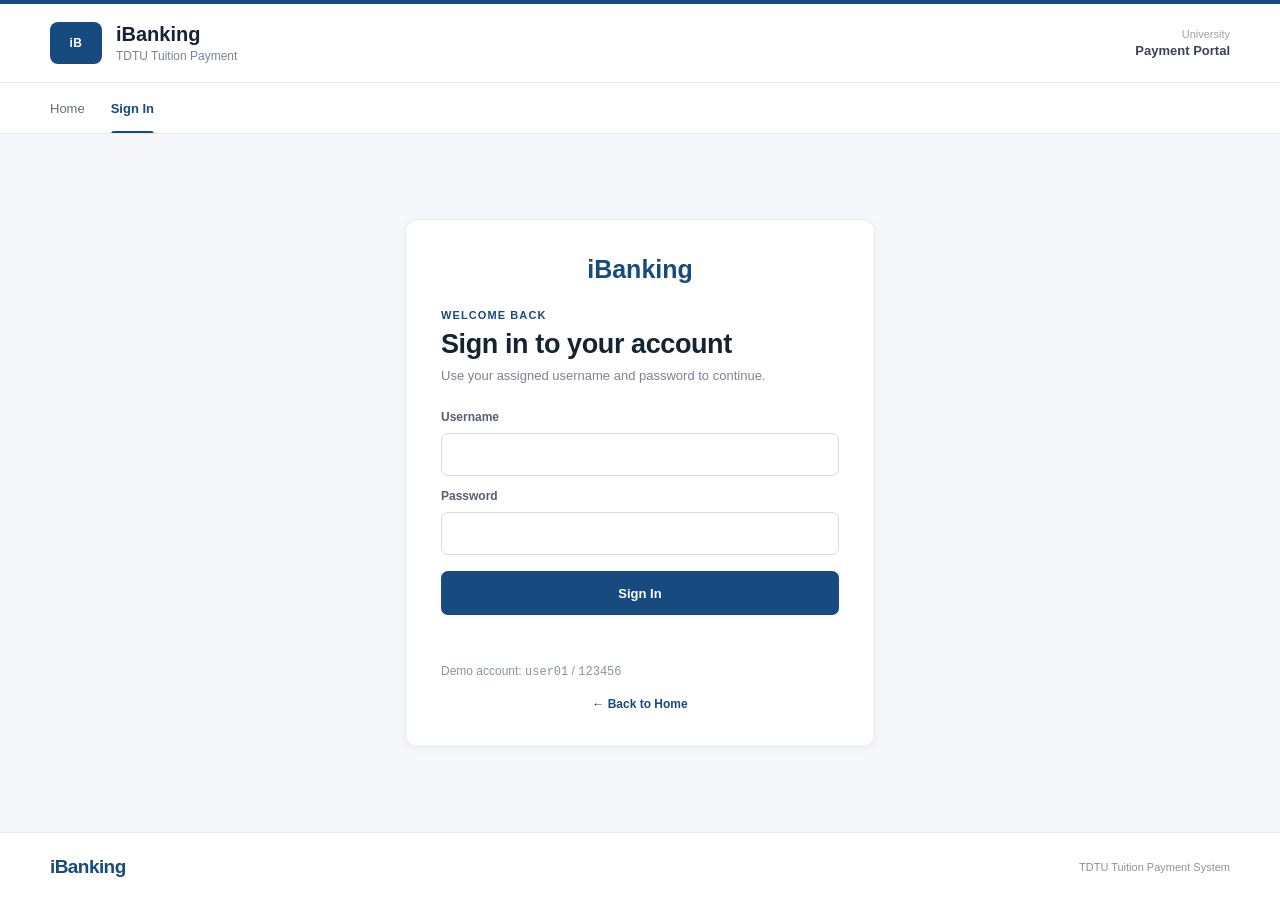
==== frontend/accounts.html @ 046297f2 "user service demo + tuition basic UI: not bakend tuition yet" ====
<!doctype html>
<html lang="en">
<head>
	<meta charset="utf-8">
	<meta name="viewport" content="width=device-width, initial-scale=1">
	<title>Accounts | iBanking</title>
	<link rel="stylesheet" href="css/style.css">
	<script src="js/auth.js" defer></script>
	<script src="js/accounts.js" defer></script>
</head>
<body class="auth-pending">
	<header class="top-header"><div class="header-content container"><a class="school" href="index.html"><span class="school-mark">TDTU</span><span class="school-name"><strong>iBanking</strong><small>Tuition Payment System</small></span></a><div class="portal-label"><span>University</span><strong>Payment Portal</strong></div></div></header>
		<nav class="navigation" aria-label="Main navigation"><div class="navigation-content container">
		<a class="public-home-link" href="index.html">Home</a> <a class="auth-link logged-in-only hidden" href="dashboard.html">Dashboard</a> <a class="auth-link logged-in-only hidden" href="tuition.html">Tuition</a> <a class="auth-link logged-in-only hidden active" href="accounts.html">Accounts</a> <a class="auth-link logged-in-only hidden" href="history.html">History</a> <a class="auth-link logged-in-only hidden" href="profile.html">Profile</a> <a class="auth-link logged-out-only" href="login.html">Login</a> <a class="auth-link logged-in-only hidden" href="login.html" data-logout>Logout</a>
	</div></nav>
	<main class="container page-content">
		<div class="page-heading"><p class="eyebrow">Payment accounts</p><h1>Accounts</h1><p class="muted">These simulated payment accounts and balances are stored in AccountDB. They are not real bank accounts.</p></div>
		<section id="account-list" class="account-list" aria-live="polite"><p class="muted">Loading accounts...</p></section>
		<p id="accounts-error" class="form-error" role="alert"></p>
	</main>
	<footer class="site-footer"><div class="container footer-inner"><a class="brand" href="index.html">iBanking</a><span>TDTU Tuition Payment System</span></div></footer>
</body>
</html>
---- frontend/css/style.css ----
:root {
	color-scheme: light;
	font-family: "Segoe UI", Arial, sans-serif;
	color: #202733;
	background: #f5f7fa;
	--primary: #174a7e;
	--primary-dark: #10385f;
	--primary-light: #edf5fc;
	--background: #f5f7fa;
	--surface: #ffffff;
	--border: #e5e9ef;
	--text: #202733;
	--muted: #7a8491;
	--success: #198754;
	--warning: #c27a14;
	--danger: #c23b3b;
}

* { box-sizing: border-box; }
html { scroll-behavior: smooth; }
body { margin: 0; min-width: 320px; min-height: 100vh; background: var(--background); color: var(--text); }
a { color: inherit; }
.container { width: calc(100% - 48px); max-width: 1180px; margin-inline: auto; }
.top-header { border-top: 4px solid var(--primary); border-bottom: 1px solid var(--border); background: var(--surface); }
.header-content { min-height: 78px; display: flex; align-items: center; justify-content: space-between; gap: 20px; }
.school { display: inline-flex; align-items: center; gap: 14px; color: inherit; text-decoration: none; }
.school-mark { width: 52px; height: 42px; display: grid; place-items: center; border-radius: 8px; background: var(--primary); color: #fff; font-size: 12px; font-weight: 750; letter-spacing: .4px; }
.school-name strong, .school-name small { display: block; }
.school-name strong { color: #172333; font-size: 20px; font-weight: 650; }
.school-name small { margin-top: 3px; color: var(--muted); font-size: 12px; }
.portal-label { display: flex; flex-direction: column; gap: 3px; text-align: right; }
.portal-label span { color: #9aa2ad; font-size: 11px; }
.portal-label strong { color: #394351; font-size: 13px; font-weight: 600; }
.navigation { border-bottom: 1px solid var(--border); background: var(--surface); }
.navigation-content { min-height: 50px; display: flex; align-items: stretch; gap: 26px; overflow-x: auto; }
.navigation a { position: relative; flex: 0 0 auto; display: flex; align-items: center; color: #626d7a; font-size: 13px; font-weight: 500; text-decoration: none; white-space: nowrap; }
.navigation a:hover { color: var(--primary); }
.navigation a.active { color: var(--primary); font-weight: 650; }
.navigation a.active::after { position: absolute; right: 0; bottom: -1px; left: 0; height: 3px; border-radius: 3px 3px 0 0; background: var(--primary); content: ""; }
.button { display: inline-flex; min-height: 44px; align-items: center; justify-content: center; gap: 10px; padding: 0 19px; border: 0; border-radius: 7px; background: var(--primary); color: white; font: inherit; font-size: 13px; font-weight: 650; text-decoration: none; cursor: pointer; transition: background .15s ease; }
.button:hover:not(:disabled) { background: var(--primary-dark); }
.button:disabled { background: #d2d7dd; color: white; cursor: not-allowed; }
main.container { max-width: 1000px; }
h1, h2, h3, p { margin-top: 0; }
h1, h2, h3 { color: #172333; }
h1 { margin-bottom: 12px; font-size: clamp(29px, 4vw, 40px); font-weight: 650; letter-spacing: -.4px; }
h2 { margin-bottom: 0; font-size: 25px; font-weight: 650; letter-spacing: -.3px; }
h3 { margin-bottom: 9px; font-size: 16px; font-weight: 650; }
.muted { color: #7a8491; }
.page-content { min-height: calc(100vh - 202px); padding-top: 29px; padding-bottom: 70px; }
.page-heading { margin-bottom: 25px; }
.page-heading h1 { margin-bottom: 7px; }
.page-heading p { margin-bottom: 0; color: var(--muted); font-size: 13px; line-height: 1.55; }
.breadcrumb { margin-bottom: 16px; color: #929ba7; font-size: 12px; }
.breadcrumb span { margin: 0 7px; color: #bdc3ca; }
.card { border: 1px solid var(--border); border-radius: 12px; background: var(--surface); box-shadow: 0 2px 8px #1f2d3d09; }
.eyebrow { margin-bottom: 8px; color: var(--primary); font-size: 11px; font-weight: 750; letter-spacing: .1em; text-transform: uppercase; }
.hero { min-height: calc(100vh - 200px); display: grid; grid-template-columns: 1fr 1.05fr; align-items: center; gap: 48px; padding-block: 42px; }
.hero-copy { max-width: 550px; }
.hero h1 { margin-bottom: 16px; font-size: clamp(38px, 5vw, 60px); line-height: 1.08; }
.hero h1 span { color: var(--primary); }
.lead { max-width: 440px; margin-bottom: 25px; color: #6b7581; font-size: 17px; line-height: 1.7; }
.small-note { margin: 12px 0 0; color: #89929d; font-size: 12px; }
.status-pill { display: inline-block; padding: 5px 8px; border-radius: 20px; background: #f0f3f7; color: #66788c; font-size: 10px; font-weight: 700; }
.hero-image-wrap { min-width: 0; }
.hero-image { display: block; width: 100%; height: auto; max-height: 470px; object-fit: contain; border-radius: 12px; box-shadow: 0 16px 42px #174a7e16; }
.site-footer { border-top: 1px solid var(--border); background: white; }
.footer-inner { min-height: 68px; display: flex; align-items: center; justify-content: space-between; gap: 15px; color: #89929d; font-size: 11px; }
.brand { color: var(--primary); font-size: 19px; font-weight: 750; letter-spacing: -.03em; text-decoration: none; }
.signin-page { min-height: calc(100vh - 202px); display: grid; place-items: center; padding-block: 35px; }
.signin-card { width: min(100%, 470px); padding: 35px; }
.signin-brand { margin-bottom: 25px; color: var(--primary); font-size: 25px; font-weight: 750; text-align: center; }
.signin-card h1 { margin-bottom: 8px; font-size: 27px; }
.signin-card > .muted { margin-bottom: 0; font-size: 13px; }
.back-home { display: block; margin-top: 18px; color: var(--primary); font-size: 12px; font-weight: 650; text-align: center; text-decoration: none; }
.back-home:hover { text-decoration: underline; }
.form-stack { display: grid; gap: 9px; margin-top: 23px; }
.form-stack label { margin-top: 4px; color: #53606e; font-size: 12px; font-weight: 600; }
.form-stack input { width: 100%; height: 43px; padding: 0 13px; border: 1px solid #d5dbe3; border-radius: 7px; background: white; color: var(--text); font: inherit; font-size: 13px; }
.form-stack input:focus { outline: none; border-color: #6692bc; box-shadow: 0 0 0 3px #174a7e14; }
.form-stack .button { width: 100%; margin-top: 7px; }
.form-error { min-height: 20px; margin: 8px 0 0; color: var(--danger); font-size: 12px; }
.quick-grid { display: grid; grid-template-columns: repeat(2, 1fr); gap: 15px; }
.dashboard-summary { display: flex; align-items: center; justify-content: space-between; gap: 20px; margin-bottom: 18px; padding: 20px 23px; }
.dashboard-summary .eyebrow { margin: 0 0 7px; }
.dashboard-summary h2 { font-size: 19px; }
.dashboard-summary > div:nth-child(2) strong { display: block; color: var(--primary); font-size: 21px; }
.quick-card { min-height: 105px; display: flex; align-items: center; gap: 14px; padding: 18px; text-decoration: none; }
a.quick-card:hover { border-color: #b8c9da; transform: translateY(-1px); }
.quick-icon { display: grid; flex: 0 0 40px; height: 40px; place-items: center; border-radius: 8px; background: var(--primary-light); color: var(--primary); font-weight: 750; }
.quick-card strong, .quick-card small { display: block; }
.quick-card strong { margin-bottom: 5px; font-size: 13px; }
.quick-card small { color: #74808d; font-size: 11px; line-height: 1.5; }
.arrow { margin-left: auto; color: var(--primary); }
.quick-card .status-pill { margin-left: auto; white-space: nowrap; }
.profile-details { display: block; overflow: hidden; }
.profile-identity { padding: 24px; border-bottom: 1px solid var(--border); background: linear-gradient(110deg, #fff, #f4f8fc); }
.profile-identity h2 { margin-bottom: 5px; font-size: 22px; }
.profile-identity p { margin: 0; color: var(--muted); font-size: 13px; }
.profile-information { display: grid; grid-template-columns: repeat(2, minmax(0, 1fr)); gap: 1px; background: var(--border); }
.detail-item { min-height: 84px; padding: 18px; background: white; }
.detail-item span { display: block; }
.detail-label { margin-bottom: 6px; color: #718198; font-size: 10px; font-weight: 650; letter-spacing: .04em; text-transform: uppercase; }
.detail-value { color: #303b48; font-size: 14px; font-weight: 600; overflow-wrap: anywhere; }
.account-list { display: grid; grid-template-columns: repeat(auto-fit, minmax(270px, 1fr)); gap: 15px; }
.account-card { padding: 20px; }
.account-card-top { display: flex; align-items: center; justify-content: space-between; gap: 11px; margin-bottom: 20px; }
.account-number { font-size: 17px; font-weight: 700; letter-spacing: .02em; }
.account-badge { padding: 5px 8px; border-radius: 20px; background: #eaf7ef; color: var(--success); font-size: 10px; font-weight: 700; text-transform: uppercase; }
.account-badge.inactive { background: #fff5e5; color: var(--warning); }
.account-balance { margin-bottom: 18px; color: #202733; font-size: 25px; font-weight: 700; letter-spacing: -.02em; }
.account-meta { display: flex; justify-content: space-between; gap: 12px; padding-top: 13px; border-top: 1px solid #edf0f3; color: #708198; font-size: 11px; }
.account-meta strong { color: #344c68; }
.empty-state { padding: 20px; color: #708198; }
.history-panel { overflow: hidden; }
.history-message { margin: 0; padding: 22px; color: #657487; font-size: 13px; line-height: 1.6; }
.history-table-wrap { width: 100%; overflow-x: auto; }
.history-table-wrap table { width: 100%; border-collapse: collapse; text-align: left; }
.history-table-wrap th, .history-table-wrap td { padding: 14px 16px; border-bottom: 1px solid var(--border); font-size: 12px; white-space: nowrap; }
.history-table-wrap th { background: #f8fafc; color: #718198; font-size: 10px; letter-spacing: .04em; text-transform: uppercase; }
.history-table-wrap tr:last-child td { border-bottom: 0; }
.auth-pending main { visibility: hidden; }
.hidden { display: none !important; }

/* Tuition page components use the same portal palette and card system. */
.tuition-page { max-width: 1000px; }
.tuition-page .page-heading h1 { font-size: 27px; }
.tuition-section { margin-bottom: 18px; padding: 24px 27px; }
.tuition-section-heading { display: flex; align-items: center; gap: 13px; margin-bottom: 21px; }
.tuition-section-heading h2 { margin: 0 0 4px; color: #263241; font-size: 16px; }
.tuition-section-heading p { margin: 0; color: #949da8; font-size: 11px; }
.step-number { width: 31px; height: 31px; flex: 0 0 31px; display: grid; place-items: center; border-radius: 8px; background: var(--primary-light); color: var(--primary); font-size: 13px; font-weight: 700; }
.tuition-detail-grid { display: grid; grid-template-columns: repeat(2, minmax(0, 1fr)); gap: 1px; overflow: hidden; border: 1px solid var(--border); border-radius: 9px; background: var(--border); }
.tuition-detail { min-height: 72px; padding: 15px; background: white; }
.tuition-detail > span:first-child, .payment-summary span { display: block; margin-bottom: 6px; color: #9099a5; font-size: 10px; }
.tuition-detail strong { color: #303b48; font-size: 13px; font-weight: 600; overflow-wrap: anywhere; }
.tuition-detail .tuition-amount, .payment-summary .tuition-amount { color: var(--primary); font-size: 16px; font-weight: 700; }
.payer-choice-group { display: grid; grid-template-columns: repeat(2, minmax(0, 1fr)); gap: 10px; margin-bottom: 17px; }
.payer-choice { display: flex; gap: 10px; align-items: flex-start; padding: 13px; border: 1px solid var(--border); border-radius: 8px; background: #fff; cursor: pointer; }
.payer-choice:has(input:checked) { border-color: #91abc6; background: var(--primary-light); }
.payer-choice input { flex: 0 0 auto; margin-top: 2px; accent-color: var(--primary); }
.payer-choice strong, .payer-choice small { display: block; }
.payer-choice strong { margin-bottom: 4px; color: #303b48; font-size: 12px; }
.payer-choice small { color: #7a8491; font-size: 10px; line-height: 1.45; }
.student-search-form { max-width: 650px; }
.student-search-form > label { display: block; margin-bottom: 7px; color: #53606e; font-size: 12px; font-weight: 600; }
.search-control { display: flex; gap: 9px; }
.search-control input { flex: 1; min-width: 0; height: 44px; padding: 0 13px; border: 1px solid #d5dbe3; border-radius: 7px; background: #fff; color: var(--text); font: inherit; font-size: 13px; }
.search-control input:focus { outline: none; border-color: #6692bc; box-shadow: 0 0 0 3px #174a7e14; }
.search-control .button { min-width: 100px; }
.search-control .button:disabled { opacity: .6; cursor: wait; }
.tuition-inline-message { min-height: 18px; margin: 10px 0 0; color: var(--danger); font-size: 11px; line-height: 1.5; }
.tuition-result { margin-top: 16px; overflow: hidden; border: 1px solid var(--border); border-radius: 9px; }
.tuition-result h3 { margin: 0; padding: 12px 15px; border-bottom: 1px solid var(--border); background: #f8fafc; color: #586574; font-size: 12px; }
.tuition-status { width: fit-content; display: inline-block; padding: 5px 9px; border-radius: 20px; background: #fff5e5; color: var(--warning) !important; font-size: 10px !important; font-weight: 700; }
.tuition-status.paid { background: #eaf7ef; color: var(--success) !important; }
.tuition-status.unknown { background: #f0f3f7; color: #66788c !important; }
.tuition-message { margin-bottom: 15px; padding: 11px 13px; border: 1px solid transparent; border-radius: 7px; font-size: 11px; line-height: 1.5; }
.warning-message { border-color: #ebe1b7; background: #fffbea; color: #79651d; }
.error-message { border-color: #f0d2d2; background: #fff5f5; color: #ad3939; }
.success-message { margin: 13px 0 0; border-color: #cce7d7; background: #eaf7ef; color: var(--success); }
.account-options { display: grid; gap: 9px; }
.account-option { display: grid; grid-template-columns: auto minmax(130px, 1.2fr) minmax(120px, 1fr) minmax(90px, .7fr) auto; align-items: center; gap: 11px; padding: 12px 13px; border: 1px solid var(--border); border-radius: 8px; background: white; cursor: pointer; }
.account-option:has(input:checked) { border-color: #91abc6; background: var(--primary-light); }
.account-option:has(input:disabled) { opacity: .58; cursor: not-allowed; }
.account-option input { accent-color: var(--primary); }
.account-option span { display: block; }
.account-option .option-label { margin-bottom: 4px; color: #9099a5; font-size: 9px; font-weight: 650; text-transform: uppercase; }
.account-option strong { color: #303b48; font-size: 11px; overflow-wrap: anywhere; }
.account-option .default-label { color: var(--primary); font-size: 9px; font-weight: 700; }
.payment-summary { display: grid; grid-template-columns: 1fr 1fr; gap: 12px; margin-top: 16px; padding: 15px; border: 1px solid var(--border); border-radius: 8px; background: #f8fafc; }
.payment-summary strong { color: #303b48; font-size: 15px; }
.confirmation-check { display: flex; gap: 9px; align-items: flex-start; margin: 15px 0 12px; color: #626d79; font-size: 11px; line-height: 1.5; cursor: pointer; }
.confirmation-check input { flex: 0 0 auto; margin-top: 2px; accent-color: var(--primary); }
.tuition-note { margin: 9px 0 0; color: #89929d; font-size: 10px; line-height: 1.5; }
.tuition-page .hidden { display: none !important; }

@media (max-width: 850px) {
	.hero { gap: 25px; }
}
@media (max-width: 700px) {
	.container { width: calc(100% - 30px); }
	.navigation-content { gap: 20px; }
	.hero { grid-template-columns: 1fr; padding-block: 40px 26px; }
	.hero { min-height: 0; gap: 8px; padding-block: 40px 30px; }
	.tuition-section { padding: 21px 19px; }
	.account-option { grid-template-columns: auto 1fr 1fr; }
	.account-option .option-status, .account-option .default-label { grid-column: 2 / -1; }
}
@media (max-width: 500px) {
	.portal-label { display: none; }
	.quick-grid, .tuition-detail-grid, .payer-choice-group, .payment-summary { grid-template-columns: 1fr; }
	.search-control { align-items: stretch; flex-direction: column; }
	.account-option { grid-template-columns: auto 1fr; }
	.account-option > span:not(.default-label) { grid-column: 2; }
	.account-option .default-label { grid-column: 2; }
	.signin-card { padding: 27px 22px; }
	.quick-card { padding: 15px; }
	.dashboard-summary { align-items: flex-start; flex-direction: column; padding: 18px; }
	.profile-information { grid-template-columns: 1fr; }
}

/* Public landing page */
.landing-page { --landing-ink: #172d43; --landing-muted: #64758a; }
.landing-header { position: relative; z-index: 2; border-bottom: 1px solid #e7edf3; background: #fff; box-shadow: 0 3px 14px #17324d08; }
.landing-header-inner { min-height: 78px; display: flex; align-items: center; justify-content: space-between; gap: 24px; }
.landing-brand { display: inline-flex; flex: 0 0 auto; align-items: center; gap: 11px; color: inherit; text-decoration: none; }
.landing-brand-mark { width: 40px; height: 40px; display: grid; place-items: center; border-radius: 11px; background: var(--primary); color: #fff; font-size: 12px; font-weight: 750; letter-spacing: -.04em; }
.landing-brand strong, .landing-brand small { display: block; }
.landing-brand strong { color: var(--landing-ink); font-size: 18px; font-weight: 700; letter-spacing: -.025em; }
.landing-brand small { margin-top: 3px; color: #78889b; font-size: 10px; }
.landing-nav { display: flex; align-items: center; justify-content: flex-end; gap: 27px; }
.landing-nav > a:not(.landing-signin) { position: relative; display: inline-flex; min-height: 42px; align-items: center; color: #5e7084; font-size: 12px; font-weight: 600; text-decoration: none; }
.landing-nav > a:not(.landing-signin):hover, .landing-nav > a:not(.landing-signin).active { color: var(--primary); }
.landing-nav > a:focus-visible, .landing-actions a:focus-visible, .landing-footer a:focus-visible { outline: 3px solid #86acd0; outline-offset: 3px; }
.landing-signin { min-height: 40px; display: inline-flex; align-items: center; justify-content: center; padding: 0 19px; border: 1px solid var(--primary); border-radius: 8px; background: var(--primary); color: #fff; font-size: 12px; font-weight: 700; text-decoration: none; transition: background-color .15s ease, border-color .15s ease; }
.landing-signin:hover { border-color: var(--primary-dark); background: var(--primary-dark); }
.landing-hero { min-height: 600px; display: grid; grid-template-columns: minmax(0, .92fr) minmax(0, 1.08fr); align-items: center; gap: clamp(34px, 5vw, 72px); padding-block: 55px 68px; }
.landing-hero-copy { max-width: 560px; }
.landing-kicker { display: flex; align-items: center; gap: 9px; margin: 0 0 17px; color: var(--primary); font-size: 10px; font-weight: 750; letter-spacing: .13em; text-transform: uppercase; }
.landing-kicker > span { width: 7px; height: 7px; border-radius: 50%; background: #4c8b73; box-shadow: 0 0 0 4px #4c8b7317; }
.landing-hero h1 { margin: 0 0 19px; color: var(--landing-ink); font-size: clamp(42px, 5.3vw, 68px); font-weight: 700; letter-spacing: -.055em; line-height: 1.05; }
.landing-hero h1 span { color: var(--primary); }
.landing-lead { max-width: 460px; margin: 0; color: var(--landing-muted); font-size: 16px; line-height: 1.75; }
.landing-actions { display: flex; flex-wrap: wrap; align-items: center; gap: 21px; margin-top: 29px; }
.landing-primary-cta { min-height: 48px; padding-inline: 21px; border-radius: 8px; }
.landing-secondary-cta { color: #51677e; font-size: 12px; font-weight: 650; text-decoration: none; }
.landing-secondary-cta:hover { color: var(--primary); text-decoration: underline; text-underline-offset: 4px; }
.landing-caption { margin: 28px 0 0; color: #66798d; font-size: 11px; line-height: 1.6; }
.landing-hero-art { position: relative; min-width: 0; padding: 10px 5px 15px 10px; }
.landing-art-glow { position: absolute; top: 4%; right: 2%; width: 76%; aspect-ratio: 1; border-radius: 50%; background: radial-gradient(circle, #dfeaf4 0%, #eaf1f7 48%, #f5f7fa00 72%); }
.landing-art-frame { position: relative; overflow: hidden; border: 1px solid #e2eaf1; border-radius: 18px; background: linear-gradient(145deg, #fff 8%, #f3f7fb 100%); box-shadow: 0 20px 54px #193c5b15, 0 2px 8px #193c5b08; }
.landing-art-frame::before { position: absolute; top: 15px; left: 16px; z-index: 1; width: 7px; height: 7px; border-radius: 50%; background: #6d9a86; box-shadow: 13px 0 #d6e0e9, 26px 0 #d6e0e9; content: ""; }
.landing-art-frame img { position: relative; display: block; width: 100%; height: auto; aspect-ratio: 1.79; object-fit: cover; }
.landing-art-label { position: absolute; right: -5px; bottom: 0; display: flex; align-items: center; gap: 11px; min-width: 190px; padding: 13px 16px; border: 1px solid #e2eaf1; border-radius: 11px; background: #fff; box-shadow: 0 10px 28px #193c5b17; }
.landing-art-dot { width: 9px; height: 9px; flex: 0 0 9px; border-radius: 50%; background: #4b8a71; box-shadow: 0 0 0 4px #4b8a7119; }
.landing-art-label strong, .landing-art-label small { display: block; }
.landing-art-label strong { color: var(--landing-ink); font-size: 11px; }
.landing-art-label small { margin-top: 3px; color: #65778a; font-size: 10px; }
.landing-features { padding-block: 76px 82px; border-top: 1px solid #e8edf2; border-bottom: 1px solid #e8edf2; background: #fff; }
.landing-section-heading { max-width: 640px; margin-bottom: 30px; }
.landing-section-heading .landing-kicker { margin-bottom: 11px; }
.landing-section-heading h2, .landing-trust h2 { margin: 0; color: var(--landing-ink); font-size: clamp(26px, 3vw, 36px); font-weight: 680; letter-spacing: -.035em; line-height: 1.2; }
.landing-section-heading > p:last-child { margin: 10px 0 0; color: var(--landing-muted); font-size: 13px; line-height: 1.65; }
.landing-feature-grid { display: grid; grid-template-columns: repeat(3, minmax(0, 1fr)); gap: 17px; }
.landing-feature-card { position: relative; min-height: 190px; padding: 22px 22px 24px; border: 1px solid #e5ebf1; border-radius: 13px; background: #fff; box-shadow: 0 3px 12px #183a5707; transition: border-color .15s ease, box-shadow .15s ease, transform .15s ease; }
.landing-feature-card:hover { transform: translateY(-2px); border-color: #cbd9e6; box-shadow: 0 9px 22px #183a570d; }
.landing-feature-index { width: 34px; height: 34px; display: grid; place-items: center; margin-bottom: 22px; border-radius: 9px; background: #edf3f8; color: var(--primary); font-size: 10px; font-weight: 750; }
.landing-feature-card h3 { margin: 0 0 8px; color: var(--landing-ink); font-size: 15px; font-weight: 680; }
.landing-feature-card p { max-width: 290px; margin: 0; color: var(--landing-muted); font-size: 12px; line-height: 1.65; }
.landing-feature-planned { padding-top: 22px; }
.landing-feature-planned .landing-feature-index { margin-bottom: 22px; }
.landing-planned-badge { position: absolute; top: 24px; right: 19px; padding: 5px 8px; border-radius: 20px; background: #fff5e5; color: #8d621a; font-size: 9px; font-weight: 700; }
.landing-process { padding-block: 78px 83px; }
.landing-steps { position: relative; display: grid; grid-template-columns: repeat(4, minmax(0, 1fr)); gap: 22px; margin: 35px 0 0; padding: 0; list-style: none; }
.landing-steps::before { position: absolute; top: 20px; right: 9%; left: 9%; height: 1px; background: #dce5ed; content: ""; }
.landing-steps li { position: relative; min-width: 0; }
.landing-step-number { width: 41px; height: 41px; display: grid; place-items: center; margin-bottom: 17px; border: 1px solid #dce5ed; border-radius: 50%; background: #fff; color: var(--primary); font-size: 12px; font-weight: 750; }
.landing-steps h3 { margin: 0 0 6px; color: var(--landing-ink); font-size: 14px; font-weight: 680; }
.landing-steps p { max-width: 210px; margin: 0; color: var(--landing-muted); font-size: 11px; line-height: 1.65; }
.landing-steps small { display: inline-block; margin-top: 8px; color: #8d621a; font-size: 9px; font-weight: 700; text-transform: uppercase; }
.landing-trust { padding-block: 37px; border-top: 1px solid #e6edf3; background: #edf3f8; }
.landing-trust-inner { display: grid; grid-template-columns: 1fr .8fr; align-items: center; gap: 45px; }
.landing-trust .landing-kicker { margin-bottom: 10px; }
.landing-trust h2 { max-width: 570px; font-size: 23px; }
.landing-trust-inner > p { margin: 0; color: #5e7084; font-size: 12px; line-height: 1.75; }
.landing-footer { border-top: 1px solid #e3eaf0; background: #fff; }
.landing-footer-inner { min-height: 70px; display: flex; align-items: center; justify-content: space-between; gap: 16px; color: #63758a; font-size: 10px; }
.landing-footer-brand { color: var(--primary); font-size: 15px; font-weight: 750; letter-spacing: -.02em; text-decoration: none; }

@media (max-width: 900px) {
	.landing-hero { min-height: 540px; gap: 32px; }
	.landing-hero h1 { font-size: clamp(40px, 5.5vw, 55px); }
	.landing-feature-grid { gap: 12px; }
	.landing-feature-card { padding-inline: 18px; }
}
@media (max-width: 700px) {
	.landing-header-inner { min-height: 70px; gap: 12px; }
	.landing-nav { gap: 14px; }
	.landing-nav > a:not(.landing-signin) { font-size: 11px; }
	.landing-signin { min-height: 38px; padding-inline: 14px; }
	.landing-hero { min-height: 0; grid-template-columns: 1fr; gap: 24px; padding-block: 54px 54px; }
	.landing-hero-copy { max-width: 580px; }
	.landing-hero h1 { font-size: clamp(42px, 9vw, 57px); }
	.landing-lead { max-width: 540px; font-size: 15px; }
	.landing-hero-art { width: 100%; max-width: 620px; margin-inline: auto; padding: 6px 7px 17px; }
	.landing-art-label { right: 0; }
	.landing-features { padding-block: 58px; }
	.landing-feature-grid { grid-template-columns: 1fr; }
	.landing-feature-card { min-height: 0; padding: 19px; }
	.landing-feature-index { margin-bottom: 15px; }
	.landing-feature-planned .landing-feature-index { margin-bottom: 15px; }
	.landing-process { padding-block: 58px; }
	.landing-steps { grid-template-columns: 1fr; gap: 21px; margin-top: 27px; }
	.landing-steps::before { top: 20px; bottom: 22px; left: 20px; width: 1px; height: auto; }
	.landing-steps li { display: grid; grid-template-columns: 41px minmax(0, 1fr); column-gap: 14px; align-items: start; }
	.landing-step-number { grid-row: span 2; margin: 0; }
	.landing-steps li > div { padding-top: 2px; }
	.landing-steps p { max-width: none; }
	.landing-trust-inner { grid-template-columns: 1fr; gap: 17px; }
}
@media (max-width: 430px) {
	.landing-header-inner { width: calc(100% - 28px); }
	.landing-brand { gap: 8px; }
	.landing-brand-mark { width: 36px; height: 36px; }
	.landing-brand strong { font-size: 16px; }
	.landing-brand small { font-size: 9px; }
	.landing-nav { gap: 11px; }
	.landing-hero { width: calc(100% - 34px); padding-top: 42px; }
	.landing-kicker { font-size: 9px; }
	.landing-actions { gap: 17px; }
	.landing-art-label { right: 2px; bottom: 2px; min-width: 170px; padding: 11px 13px; }
	.landing-footer-inner { align-items: flex-start; flex-direction: column; justify-content: center; padding-block: 15px; }
}
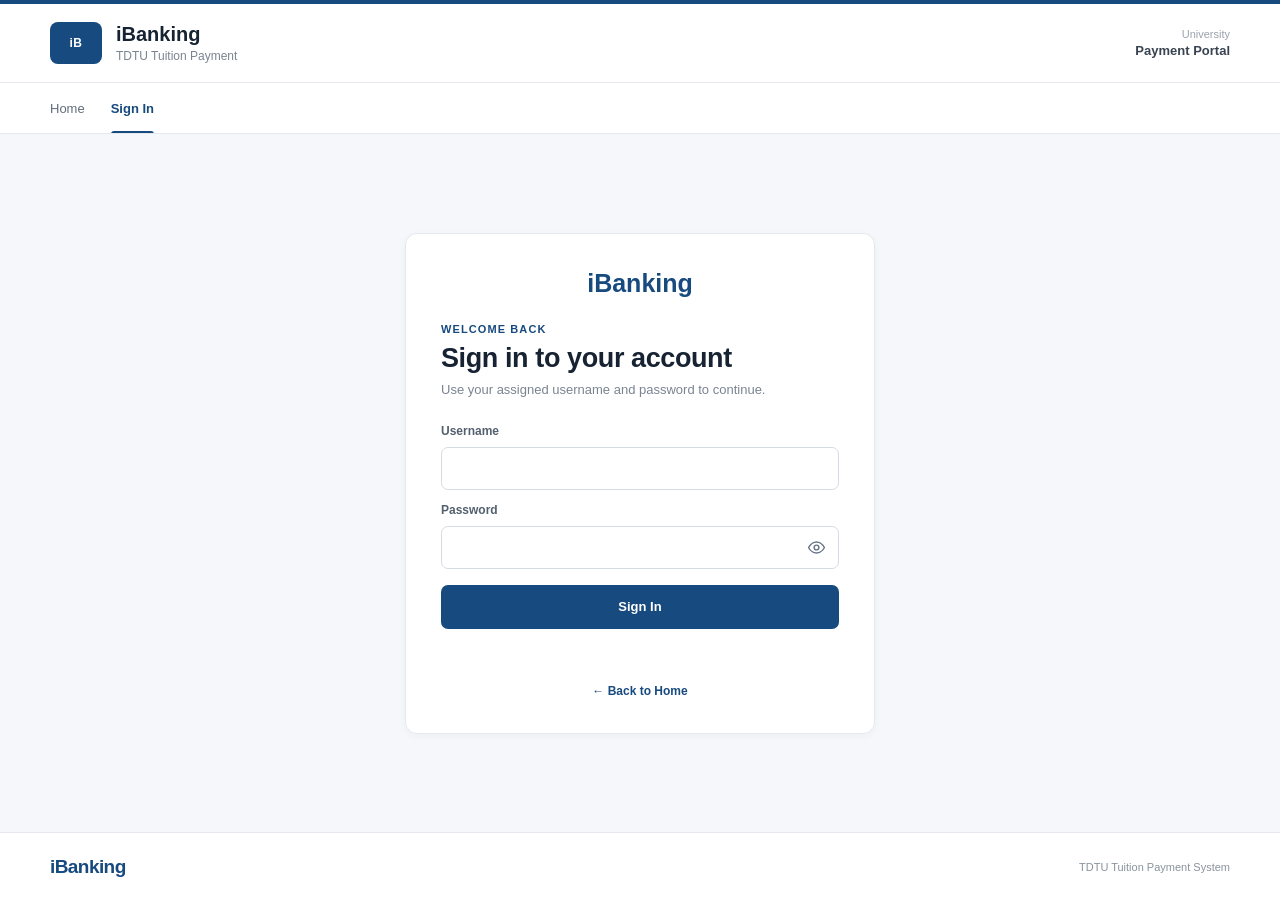
==== commit 6fc6c8b9: "feat(tuition): display payer name and phone, and streamline UI success screen" ====
--- a/frontend/accounts.html
+++ b/frontend/accounts.html
@@ -1,5 +1,6 @@
 <!doctype html>
 <html lang="en">
+
 <head>
 	<meta charset="utf-8">
 	<meta name="viewport" content="width=device-width, initial-scale=1">
@@ -8,16 +9,40 @@
 	<script src="js/auth.js" defer></script>
 	<script src="js/accounts.js" defer></script>
 </head>
+
 <body class="auth-pending">
-	<header class="top-header"><div class="header-content container"><a class="school" href="index.html"><span class="school-mark">TDTU</span><span class="school-name"><strong>iBanking</strong><small>Tuition Payment System</small></span></a><div class="portal-label"><span>University</span><strong>Payment Portal</strong></div></div></header>
-		<nav class="navigation" aria-label="Main navigation"><div class="navigation-content container">
-		<a class="public-home-link" href="index.html">Home</a> <a class="auth-link logged-in-only hidden" href="dashboard.html">Dashboard</a> <a class="auth-link logged-in-only hidden" href="tuition.html">Tuition</a> <a class="auth-link logged-in-only hidden active" href="accounts.html">Accounts</a> <a class="auth-link logged-in-only hidden" href="history.html">History</a> <a class="auth-link logged-in-only hidden" href="profile.html">Profile</a> <a class="auth-link logged-out-only" href="login.html">Login</a> <a class="auth-link logged-in-only hidden" href="login.html" data-logout>Logout</a>
-	</div></nav>
+	<header class="top-header">
+		<div class="header-content container"><a class="school" href="index.html"><span
+					class="school-mark">TDTU</span><span class="school-name"><strong>iBanking</strong><small>Tuition
+						Payment System</small></span></a>
+			<div class="portal-label"><span>University</span><strong>Payment Portal</strong></div>
+		</div>
+	</header>
+	<nav class="navigation" aria-label="Main navigation">
+		<div class="navigation-content container">
+			<a class="public-home-link" href="index.html">Home</a> <a class="auth-link logged-in-only hidden"
+				href="dashboard.html">Dashboard</a> <a class="auth-link logged-in-only hidden"
+				href="tuition.html">Tuition</a> <a class="auth-link logged-in-only hidden active"
+				href="accounts.html">Accounts</a> <a class="auth-link logged-in-only hidden"
+				href="history.html">History</a> <a class="auth-link logged-in-only hidden"
+				href="profile.html">Profile</a> <a class="auth-link logged-out-only" href="login.html">Login</a> <a
+				class="auth-link logged-in-only hidden" href="login.html" data-logout>Logout</a>
+		</div>
+	</nav>
 	<main class="container page-content">
-		<div class="page-heading"><p class="eyebrow">Payment accounts</p><h1>Accounts</h1><p class="muted">These simulated payment accounts and balances are stored in AccountDB. They are not real bank accounts.</p></div>
-		<section id="account-list" class="account-list" aria-live="polite"><p class="muted">Loading accounts...</p></section>
+		<div class="page-heading">
+			<p class="eyebrow">Payment accounts</p>
+			<h1>Accounts</h1>
+		</div>
+		<section id="account-list" class="account-list" aria-live="polite">
+			<p class="muted">Loading accounts...</p>
+		</section>
 		<p id="accounts-error" class="form-error" role="alert"></p>
 	</main>
-	<footer class="site-footer"><div class="container footer-inner"><a class="brand" href="index.html">iBanking</a><span>TDTU Tuition Payment System</span></div></footer>
+	<footer class="site-footer">
+		<div class="container footer-inner"><a class="brand" href="index.html">iBanking</a><span>TDTU Tuition Payment
+				System</span></div>
+	</footer>
 </body>
-</html>
+
+</html>
--- a/frontend/css/style.css
+++ b/frontend/css/style.css
@@ -16,299 +16,1945 @@
 	--danger: #c23b3b;
 }
 
-* { box-sizing: border-box; }
-html { scroll-behavior: smooth; }
-body { margin: 0; min-width: 320px; min-height: 100vh; background: var(--background); color: var(--text); }
-a { color: inherit; }
-.container { width: calc(100% - 48px); max-width: 1180px; margin-inline: auto; }
-.top-header { border-top: 4px solid var(--primary); border-bottom: 1px solid var(--border); background: var(--surface); }
-.header-content { min-height: 78px; display: flex; align-items: center; justify-content: space-between; gap: 20px; }
-.school { display: inline-flex; align-items: center; gap: 14px; color: inherit; text-decoration: none; }
-.school-mark { width: 52px; height: 42px; display: grid; place-items: center; border-radius: 8px; background: var(--primary); color: #fff; font-size: 12px; font-weight: 750; letter-spacing: .4px; }
-.school-name strong, .school-name small { display: block; }
-.school-name strong { color: #172333; font-size: 20px; font-weight: 650; }
-.school-name small { margin-top: 3px; color: var(--muted); font-size: 12px; }
-.portal-label { display: flex; flex-direction: column; gap: 3px; text-align: right; }
-.portal-label span { color: #9aa2ad; font-size: 11px; }
-.portal-label strong { color: #394351; font-size: 13px; font-weight: 600; }
-.navigation { border-bottom: 1px solid var(--border); background: var(--surface); }
-.navigation-content { min-height: 50px; display: flex; align-items: stretch; gap: 26px; overflow-x: auto; }
-.navigation a { position: relative; flex: 0 0 auto; display: flex; align-items: center; color: #626d7a; font-size: 13px; font-weight: 500; text-decoration: none; white-space: nowrap; }
-.navigation a:hover { color: var(--primary); }
-.navigation a.active { color: var(--primary); font-weight: 650; }
-.navigation a.active::after { position: absolute; right: 0; bottom: -1px; left: 0; height: 3px; border-radius: 3px 3px 0 0; background: var(--primary); content: ""; }
-.button { display: inline-flex; min-height: 44px; align-items: center; justify-content: center; gap: 10px; padding: 0 19px; border: 0; border-radius: 7px; background: var(--primary); color: white; font: inherit; font-size: 13px; font-weight: 650; text-decoration: none; cursor: pointer; transition: background .15s ease; }
-.button:hover:not(:disabled) { background: var(--primary-dark); }
-.button:disabled { background: #d2d7dd; color: white; cursor: not-allowed; }
-main.container { max-width: 1000px; }
-h1, h2, h3, p { margin-top: 0; }
-h1, h2, h3 { color: #172333; }
-h1 { margin-bottom: 12px; font-size: clamp(29px, 4vw, 40px); font-weight: 650; letter-spacing: -.4px; }
-h2 { margin-bottom: 0; font-size: 25px; font-weight: 650; letter-spacing: -.3px; }
-h3 { margin-bottom: 9px; font-size: 16px; font-weight: 650; }
-.muted { color: #7a8491; }
-.page-content { min-height: calc(100vh - 202px); padding-top: 29px; padding-bottom: 70px; }
-.page-heading { margin-bottom: 25px; }
-.page-heading h1 { margin-bottom: 7px; }
-.page-heading p { margin-bottom: 0; color: var(--muted); font-size: 13px; line-height: 1.55; }
-.breadcrumb { margin-bottom: 16px; color: #929ba7; font-size: 12px; }
-.breadcrumb span { margin: 0 7px; color: #bdc3ca; }
-.card { border: 1px solid var(--border); border-radius: 12px; background: var(--surface); box-shadow: 0 2px 8px #1f2d3d09; }
-.eyebrow { margin-bottom: 8px; color: var(--primary); font-size: 11px; font-weight: 750; letter-spacing: .1em; text-transform: uppercase; }
-.hero { min-height: calc(100vh - 200px); display: grid; grid-template-columns: 1fr 1.05fr; align-items: center; gap: 48px; padding-block: 42px; }
-.hero-copy { max-width: 550px; }
-.hero h1 { margin-bottom: 16px; font-size: clamp(38px, 5vw, 60px); line-height: 1.08; }
-.hero h1 span { color: var(--primary); }
-.lead { max-width: 440px; margin-bottom: 25px; color: #6b7581; font-size: 17px; line-height: 1.7; }
-.small-note { margin: 12px 0 0; color: #89929d; font-size: 12px; }
-.status-pill { display: inline-block; padding: 5px 8px; border-radius: 20px; background: #f0f3f7; color: #66788c; font-size: 10px; font-weight: 700; }
-.hero-image-wrap { min-width: 0; }
-.hero-image { display: block; width: 100%; height: auto; max-height: 470px; object-fit: contain; border-radius: 12px; box-shadow: 0 16px 42px #174a7e16; }
-.site-footer { border-top: 1px solid var(--border); background: white; }
-.footer-inner { min-height: 68px; display: flex; align-items: center; justify-content: space-between; gap: 15px; color: #89929d; font-size: 11px; }
-.brand { color: var(--primary); font-size: 19px; font-weight: 750; letter-spacing: -.03em; text-decoration: none; }
-.signin-page { min-height: calc(100vh - 202px); display: grid; place-items: center; padding-block: 35px; }
-.signin-card { width: min(100%, 470px); padding: 35px; }
-.signin-brand { margin-bottom: 25px; color: var(--primary); font-size: 25px; font-weight: 750; text-align: center; }
-.signin-card h1 { margin-bottom: 8px; font-size: 27px; }
-.signin-card > .muted { margin-bottom: 0; font-size: 13px; }
-.back-home { display: block; margin-top: 18px; color: var(--primary); font-size: 12px; font-weight: 650; text-align: center; text-decoration: none; }
-.back-home:hover { text-decoration: underline; }
-.form-stack { display: grid; gap: 9px; margin-top: 23px; }
-.form-stack label { margin-top: 4px; color: #53606e; font-size: 12px; font-weight: 600; }
-.form-stack input { width: 100%; height: 43px; padding: 0 13px; border: 1px solid #d5dbe3; border-radius: 7px; background: white; color: var(--text); font: inherit; font-size: 13px; }
-.form-stack input:focus { outline: none; border-color: #6692bc; box-shadow: 0 0 0 3px #174a7e14; }
-.form-stack .button { width: 100%; margin-top: 7px; }
-.form-error { min-height: 20px; margin: 8px 0 0; color: var(--danger); font-size: 12px; }
-.quick-grid { display: grid; grid-template-columns: repeat(2, 1fr); gap: 15px; }
-.dashboard-summary { display: flex; align-items: center; justify-content: space-between; gap: 20px; margin-bottom: 18px; padding: 20px 23px; }
-.dashboard-summary .eyebrow { margin: 0 0 7px; }
-.dashboard-summary h2 { font-size: 19px; }
-.dashboard-summary > div:nth-child(2) strong { display: block; color: var(--primary); font-size: 21px; }
-.quick-card { min-height: 105px; display: flex; align-items: center; gap: 14px; padding: 18px; text-decoration: none; }
-a.quick-card:hover { border-color: #b8c9da; transform: translateY(-1px); }
-.quick-icon { display: grid; flex: 0 0 40px; height: 40px; place-items: center; border-radius: 8px; background: var(--primary-light); color: var(--primary); font-weight: 750; }
-.quick-card strong, .quick-card small { display: block; }
-.quick-card strong { margin-bottom: 5px; font-size: 13px; }
-.quick-card small { color: #74808d; font-size: 11px; line-height: 1.5; }
-.arrow { margin-left: auto; color: var(--primary); }
-.quick-card .status-pill { margin-left: auto; white-space: nowrap; }
-.profile-details { display: block; overflow: hidden; }
-.profile-identity { padding: 24px; border-bottom: 1px solid var(--border); background: linear-gradient(110deg, #fff, #f4f8fc); }
-.profile-identity h2 { margin-bottom: 5px; font-size: 22px; }
-.profile-identity p { margin: 0; color: var(--muted); font-size: 13px; }
-.profile-information { display: grid; grid-template-columns: repeat(2, minmax(0, 1fr)); gap: 1px; background: var(--border); }
-.detail-item { min-height: 84px; padding: 18px; background: white; }
-.detail-item span { display: block; }
-.detail-label { margin-bottom: 6px; color: #718198; font-size: 10px; font-weight: 650; letter-spacing: .04em; text-transform: uppercase; }
-.detail-value { color: #303b48; font-size: 14px; font-weight: 600; overflow-wrap: anywhere; }
-.account-list { display: grid; grid-template-columns: repeat(auto-fit, minmax(270px, 1fr)); gap: 15px; }
-.account-card { padding: 20px; }
-.account-card-top { display: flex; align-items: center; justify-content: space-between; gap: 11px; margin-bottom: 20px; }
-.account-number { font-size: 17px; font-weight: 700; letter-spacing: .02em; }
-.account-badge { padding: 5px 8px; border-radius: 20px; background: #eaf7ef; color: var(--success); font-size: 10px; font-weight: 700; text-transform: uppercase; }
-.account-badge.inactive { background: #fff5e5; color: var(--warning); }
-.account-balance { margin-bottom: 18px; color: #202733; font-size: 25px; font-weight: 700; letter-spacing: -.02em; }
-.account-meta { display: flex; justify-content: space-between; gap: 12px; padding-top: 13px; border-top: 1px solid #edf0f3; color: #708198; font-size: 11px; }
-.account-meta strong { color: #344c68; }
-.empty-state { padding: 20px; color: #708198; }
-.history-panel { overflow: hidden; }
-.history-message { margin: 0; padding: 22px; color: #657487; font-size: 13px; line-height: 1.6; }
-.history-table-wrap { width: 100%; overflow-x: auto; }
-.history-table-wrap table { width: 100%; border-collapse: collapse; text-align: left; }
-.history-table-wrap th, .history-table-wrap td { padding: 14px 16px; border-bottom: 1px solid var(--border); font-size: 12px; white-space: nowrap; }
-.history-table-wrap th { background: #f8fafc; color: #718198; font-size: 10px; letter-spacing: .04em; text-transform: uppercase; }
-.history-table-wrap tr:last-child td { border-bottom: 0; }
-.auth-pending main { visibility: hidden; }
-.hidden { display: none !important; }
+* {
+	box-sizing: border-box;
+}
+
+html {
+	scroll-behavior: smooth;
+}
+
+body {
+	margin: 0;
+	min-width: 320px;
+	min-height: 100vh;
+	background: var(--background);
+	color: var(--text);
+}
+
+a {
+	color: inherit;
+}
+
+.container {
+	width: calc(100% - 48px);
+	max-width: 1180px;
+	margin-inline: auto;
+}
+
+.top-header {
+	border-top: 4px solid var(--primary);
+	border-bottom: 1px solid var(--border);
+	background: var(--surface);
+}
+
+.header-content {
+	min-height: 78px;
+	display: flex;
+	align-items: center;
+	justify-content: space-between;
+	gap: 20px;
+}
+
+.school {
+	display: inline-flex;
+	align-items: center;
+	gap: 14px;
+	color: inherit;
+	text-decoration: none;
+}
+
+.school-mark {
+	width: 52px;
+	height: 42px;
+	display: grid;
+	place-items: center;
+	border-radius: 8px;
+	background: var(--primary);
+	color: #fff;
+	font-size: 12px;
+	font-weight: 750;
+	letter-spacing: .4px;
+}
+
+.school-name strong,
+.school-name small {
+	display: block;
+}
+
+.school-name strong {
+	color: #172333;
+	font-size: 20px;
+	font-weight: 650;
+}
+
+.school-name small {
+	margin-top: 3px;
+	color: var(--muted);
+	font-size: 12px;
+}
+
+.portal-label {
+	display: flex;
+	flex-direction: column;
+	gap: 3px;
+	text-align: right;
+}
+
+.portal-label span {
+	color: #9aa2ad;
+	font-size: 11px;
+}
+
+.portal-label strong {
+	color: #394351;
+	font-size: 13px;
+	font-weight: 600;
+}
+
+.navigation {
+	border-bottom: 1px solid var(--border);
+	background: var(--surface);
+}
+
+.navigation-content {
+	min-height: 50px;
+	display: flex;
+	align-items: stretch;
+	gap: 26px;
+	overflow-x: auto;
+}
+
+.navigation a {
+	position: relative;
+	flex: 0 0 auto;
+	display: flex;
+	align-items: center;
+	color: #626d7a;
+	font-size: 13px;
+	font-weight: 500;
+	text-decoration: none;
+	white-space: nowrap;
+}
+
+.navigation a:hover {
+	color: var(--primary);
+}
+
+.navigation a.active {
+	color: var(--primary);
+	font-weight: 650;
+}
+
+.navigation a.active::after {
+	position: absolute;
+	right: 0;
+	bottom: -1px;
+	left: 0;
+	height: 3px;
+	border-radius: 3px 3px 0 0;
+	background: var(--primary);
+	content: "";
+}
+
+.button {
+	display: inline-flex;
+	min-height: 44px;
+	align-items: center;
+	justify-content: center;
+	gap: 10px;
+	padding: 0 19px;
+	border: 0;
+	border-radius: 7px;
+	background: var(--primary);
+	color: white;
+	font: inherit;
+	font-size: 13px;
+	font-weight: 650;
+	text-decoration: none;
+	cursor: pointer;
+	transition: background .15s ease;
+}
+
+.button:hover:not(:disabled) {
+	background: var(--primary-dark);
+}
+
+.button:disabled {
+	background: #d2d7dd;
+	color: white;
+	cursor: not-allowed;
+}
+
+main.container {
+	max-width: 1000px;
+}
+
+h1,
+h2,
+h3,
+p {
+	margin-top: 0;
+}
+
+h1,
+h2,
+h3 {
+	color: #172333;
+}
+
+h1 {
+	margin-bottom: 12px;
+	font-size: clamp(29px, 4vw, 40px);
+	font-weight: 650;
+	letter-spacing: -.4px;
+}
+
+h2 {
+	margin-bottom: 0;
+	font-size: 25px;
+	font-weight: 650;
+	letter-spacing: -.3px;
+}
+
+h3 {
+	margin-bottom: 9px;
+	font-size: 16px;
+	font-weight: 650;
+}
+
+.muted {
+	color: #7a8491;
+}
+
+.page-content {
+	min-height: calc(100vh - 202px);
+	padding-top: 29px;
+	padding-bottom: 70px;
+}
+
+.page-heading {
+	margin-bottom: 25px;
+}
+
+.page-heading h1 {
+	margin-bottom: 7px;
+}
+
+.page-heading p {
+	margin-bottom: 0;
+	color: var(--muted);
+	font-size: 13px;
+	line-height: 1.55;
+}
+
+.breadcrumb {
+	margin-bottom: 16px;
+	color: #929ba7;
+	font-size: 12px;
+}
+
+.breadcrumb span {
+	margin: 0 7px;
+	color: #bdc3ca;
+}
+
+.card {
+	border: 1px solid var(--border);
+	border-radius: 12px;
+	background: var(--surface);
+	box-shadow: 0 2px 8px #1f2d3d09;
+}
+
+.eyebrow {
+	margin-bottom: 8px;
+	color: var(--primary);
+	font-size: 11px;
+	font-weight: 750;
+	letter-spacing: .1em;
+	text-transform: uppercase;
+}
+
+.hero {
+	min-height: calc(100vh - 200px);
+	display: grid;
+	grid-template-columns: 1fr 1.05fr;
+	align-items: center;
+	gap: 48px;
+	padding-block: 42px;
+}
+
+.hero-copy {
+	max-width: 550px;
+}
+
+.hero h1 {
+	margin-bottom: 16px;
+	font-size: clamp(38px, 5vw, 60px);
+	line-height: 1.08;
+}
+
+.hero h1 span {
+	color: var(--primary);
+}
+
+.lead {
+	max-width: 440px;
+	margin-bottom: 25px;
+	color: #6b7581;
+	font-size: 17px;
+	line-height: 1.7;
+}
+
+.small-note {
+	margin: 12px 0 0;
+	color: #89929d;
+	font-size: 12px;
+}
+
+.status-pill {
+	display: inline-block;
+	padding: 5px 8px;
+	border-radius: 20px;
+	background: #f0f3f7;
+	color: #66788c;
+	font-size: 10px;
+	font-weight: 700;
+}
+
+.hero-image-wrap {
+	min-width: 0;
+}
+
+.hero-image {
+	display: block;
+	width: 100%;
+	height: auto;
+	max-height: 470px;
+	object-fit: contain;
+	border-radius: 12px;
+	box-shadow: 0 16px 42px #174a7e16;
+}
+
+.site-footer {
+	border-top: 1px solid var(--border);
+	background: white;
+}
+
+.footer-inner {
+	min-height: 68px;
+	display: flex;
+	align-items: center;
+	justify-content: space-between;
+	gap: 15px;
+	color: #89929d;
+	font-size: 11px;
+}
+
+.brand {
+	color: var(--primary);
+	font-size: 19px;
+	font-weight: 750;
+	letter-spacing: -.03em;
+	text-decoration: none;
+}
+
+.signin-page {
+	min-height: calc(100vh - 202px);
+	display: grid;
+	place-items: center;
+	padding-block: 35px;
+}
+
+.signin-card {
+	width: min(100%, 470px);
+	padding: 35px;
+}
+
+.signin-brand {
+	margin-bottom: 25px;
+	color: var(--primary);
+	font-size: 25px;
+	font-weight: 750;
+	text-align: center;
+}
+
+.signin-card h1 {
+	margin-bottom: 8px;
+	font-size: 27px;
+}
+
+.signin-card>.muted {
+	margin-bottom: 0;
+	font-size: 13px;
+}
+
+.back-home {
+	display: block;
+	margin-top: 18px;
+	color: var(--primary);
+	font-size: 12px;
+	font-weight: 650;
+	text-align: center;
+	text-decoration: none;
+}
+
+.back-home:hover {
+	text-decoration: underline;
+}
+
+.form-stack {
+	display: grid;
+	gap: 9px;
+	margin-top: 23px;
+}
+
+.form-stack label {
+	margin-top: 4px;
+	color: #53606e;
+	font-size: 12px;
+	font-weight: 600;
+}
+
+.form-stack input {
+	width: 100%;
+	height: 43px;
+	padding: 0 13px;
+	border: 1px solid #d5dbe3;
+	border-radius: 7px;
+	background: white;
+	color: var(--text);
+	font: inherit;
+	font-size: 13px;
+}
+
+.form-stack input:focus {
+	outline: none;
+	border-color: #6692bc;
+	box-shadow: 0 0 0 3px #174a7e14;
+}
+
+.password-control {
+	position: relative;
+}
+
+.password-control input {
+	padding-right: 48px;
+}
+
+.password-toggle {
+	position: absolute;
+	top: 50%;
+	right: 7px;
+	width: 32px;
+	height: 32px;
+	display: grid;
+	place-items: center;
+	transform: translateY(-50%);
+	border: 0;
+	border-radius: 5px;
+	background: transparent;
+	color: #687587;
+	cursor: pointer;
+}
+
+.password-toggle:hover {
+	background: #f0f4f8;
+	color: var(--primary);
+}
+
+.password-toggle:focus-visible {
+	outline: 2px solid #6692bc;
+	outline-offset: 1px;
+}
+
+.password-toggle svg {
+	width: 19px;
+	height: 19px;
+	fill: none;
+	stroke: currentColor;
+	stroke-width: 1.8;
+	stroke-linecap: round;
+	stroke-linejoin: round;
+}
+
+.password-toggle .password-eye-off {
+	display: none;
+}
+
+.password-toggle[aria-pressed="true"] .password-eye {
+	display: none;
+}
+
+.password-toggle[aria-pressed="true"] .password-eye-off {
+	display: block;
+}
+
+.form-stack .button {
+	width: 100%;
+	margin-top: 7px;
+}
+
+.form-error {
+	min-height: 20px;
+	margin: 8px 0 0;
+	color: var(--danger);
+	font-size: 12px;
+}
+
+.quick-grid {
+	display: grid;
+	grid-template-columns: repeat(2, 1fr);
+	gap: 15px;
+}
+
+.dashboard-summary {
+	display: flex;
+	align-items: center;
+	justify-content: space-between;
+	gap: 20px;
+	margin-bottom: 18px;
+	padding: 20px 23px;
+}
+
+.dashboard-summary .eyebrow {
+	margin: 0 0 7px;
+}
+
+.dashboard-summary h2 {
+	font-size: 19px;
+}
+
+.dashboard-summary>div:nth-child(2) strong {
+	display: block;
+	color: var(--primary);
+	font-size: 21px;
+}
+
+.quick-card {
+	min-height: 105px;
+	display: flex;
+	align-items: center;
+	gap: 14px;
+	padding: 18px;
+	text-decoration: none;
+}
+
+a.quick-card:hover {
+	border-color: #b8c9da;
+	transform: translateY(-1px);
+}
+
+.quick-icon {
+	display: grid;
+	flex: 0 0 40px;
+	height: 40px;
+	place-items: center;
+	border-radius: 8px;
+	background: var(--primary-light);
+	color: var(--primary);
+	font-weight: 750;
+}
+
+.quick-card strong,
+.quick-card small {
+	display: block;
+}
+
+.quick-card strong {
+	margin-bottom: 5px;
+	font-size: 13px;
+}
+
+.quick-card small {
+	color: #74808d;
+	font-size: 11px;
+	line-height: 1.5;
+}
+
+.arrow {
+	margin-left: auto;
+	color: var(--primary);
+}
+
+.quick-card .status-pill {
+	margin-left: auto;
+	white-space: nowrap;
+}
+
+.profile-details {
+	display: block;
+	overflow: hidden;
+}
+
+.profile-identity {
+	padding: 24px;
+	border-bottom: 1px solid var(--border);
+	background: linear-gradient(110deg, #fff, #f4f8fc);
+}
+
+.profile-identity h2 {
+	margin-bottom: 5px;
+	font-size: 22px;
+}
+
+.profile-identity p {
+	margin: 0;
+	color: var(--muted);
+	font-size: 13px;
+}
+
+.profile-information {
+	display: grid;
+	grid-template-columns: repeat(2, minmax(0, 1fr));
+	gap: 1px;
+	background: var(--border);
+}
+
+.detail-item {
+	min-height: 84px;
+	padding: 18px;
+	background: white;
+}
+
+.detail-item span {
+	display: block;
+}
+
+.detail-label {
+	margin-bottom: 6px;
+	color: #718198;
+	font-size: 10px;
+	font-weight: 650;
+	letter-spacing: .04em;
+	text-transform: uppercase;
+}
+
+.detail-value {
+	color: #303b48;
+	font-size: 14px;
+	font-weight: 600;
+	overflow-wrap: anywhere;
+}
+
+.account-list {
+	display: grid;
+	grid-template-columns: repeat(auto-fit, minmax(270px, 1fr));
+	gap: 15px;
+}
+
+.account-card {
+	padding: 20px;
+}
+
+.account-card-top {
+	display: flex;
+	align-items: center;
+	justify-content: space-between;
+	gap: 11px;
+	margin-bottom: 20px;
+}
+
+.account-number {
+	font-size: 17px;
+	font-weight: 700;
+	letter-spacing: .02em;
+}
+
+.account-badge {
+	padding: 5px 8px;
+	border-radius: 20px;
+	background: #eaf7ef;
+	color: var(--success);
+	font-size: 10px;
+	font-weight: 700;
+	text-transform: uppercase;
+}
+
+.account-badge.inactive {
+	background: #fff5e5;
+	color: var(--warning);
+}
+
+.account-balance {
+	margin-bottom: 18px;
+	color: #202733;
+	font-size: 25px;
+	font-weight: 700;
+	letter-spacing: -.02em;
+}
+
+.account-meta {
+	display: flex;
+	justify-content: space-between;
+	gap: 12px;
+	padding-top: 13px;
+	border-top: 1px solid #edf0f3;
+	color: #708198;
+	font-size: 11px;
+}
+
+.account-meta strong {
+	color: #344c68;
+}
+
+.empty-state {
+	padding: 20px;
+	color: #708198;
+}
+
+.history-panel {
+	overflow: hidden;
+}
+
+.history-message {
+	margin: 0;
+	padding: 22px;
+	color: #657487;
+	font-size: 13px;
+	line-height: 1.6;
+}
+
+.history-table-wrap {
+	width: 100%;
+	overflow-x: auto;
+}
+
+.history-table-wrap table {
+	width: 100%;
+	border-collapse: collapse;
+	text-align: left;
+}
+
+.history-table-wrap th,
+.history-table-wrap td {
+	padding: 14px 16px;
+	border-bottom: 1px solid var(--border);
+	font-size: 12px;
+	white-space: nowrap;
+}
+
+.history-table-wrap th {
+	background: #f8fafc;
+	color: #718198;
+	font-size: 10px;
+	letter-spacing: .04em;
+	text-transform: uppercase;
+}
+
+.history-table-wrap tr:last-child td {
+	border-bottom: 0;
+}
+
+.auth-pending main {
+	visibility: hidden;
+}
+
+.hidden {
+	display: none !important;
+}
 
 /* Tuition page components use the same portal palette and card system. */
-.tuition-page { max-width: 1000px; }
-.tuition-page .page-heading h1 { font-size: 27px; }
-.tuition-section { margin-bottom: 18px; padding: 24px 27px; }
-.tuition-section-heading { display: flex; align-items: center; gap: 13px; margin-bottom: 21px; }
-.tuition-section-heading h2 { margin: 0 0 4px; color: #263241; font-size: 16px; }
-.tuition-section-heading p { margin: 0; color: #949da8; font-size: 11px; }
-.step-number { width: 31px; height: 31px; flex: 0 0 31px; display: grid; place-items: center; border-radius: 8px; background: var(--primary-light); color: var(--primary); font-size: 13px; font-weight: 700; }
-.tuition-detail-grid { display: grid; grid-template-columns: repeat(2, minmax(0, 1fr)); gap: 1px; overflow: hidden; border: 1px solid var(--border); border-radius: 9px; background: var(--border); }
-.tuition-detail { min-height: 72px; padding: 15px; background: white; }
-.tuition-detail > span:first-child, .payment-summary span { display: block; margin-bottom: 6px; color: #9099a5; font-size: 10px; }
-.tuition-detail strong { color: #303b48; font-size: 13px; font-weight: 600; overflow-wrap: anywhere; }
-.tuition-detail .tuition-amount, .payment-summary .tuition-amount { color: var(--primary); font-size: 16px; font-weight: 700; }
-.payer-choice-group { display: grid; grid-template-columns: repeat(2, minmax(0, 1fr)); gap: 10px; margin-bottom: 17px; }
-.payer-choice { display: flex; gap: 10px; align-items: flex-start; padding: 13px; border: 1px solid var(--border); border-radius: 8px; background: #fff; cursor: pointer; }
-.payer-choice:has(input:checked) { border-color: #91abc6; background: var(--primary-light); }
-.payer-choice input { flex: 0 0 auto; margin-top: 2px; accent-color: var(--primary); }
-.payer-choice strong, .payer-choice small { display: block; }
-.payer-choice strong { margin-bottom: 4px; color: #303b48; font-size: 12px; }
-.payer-choice small { color: #7a8491; font-size: 10px; line-height: 1.45; }
-.student-search-form { max-width: 650px; }
-.student-search-form > label { display: block; margin-bottom: 7px; color: #53606e; font-size: 12px; font-weight: 600; }
-.search-control { display: flex; gap: 9px; }
-.search-control input { flex: 1; min-width: 0; height: 44px; padding: 0 13px; border: 1px solid #d5dbe3; border-radius: 7px; background: #fff; color: var(--text); font: inherit; font-size: 13px; }
-.search-control input:focus { outline: none; border-color: #6692bc; box-shadow: 0 0 0 3px #174a7e14; }
-.search-control .button { min-width: 100px; }
-.search-control .button:disabled { opacity: .6; cursor: wait; }
-.tuition-inline-message { min-height: 18px; margin: 10px 0 0; color: var(--danger); font-size: 11px; line-height: 1.5; }
-.tuition-result { margin-top: 16px; overflow: hidden; border: 1px solid var(--border); border-radius: 9px; }
-.tuition-result h3 { margin: 0; padding: 12px 15px; border-bottom: 1px solid var(--border); background: #f8fafc; color: #586574; font-size: 12px; }
-.tuition-status { width: fit-content; display: inline-block; padding: 5px 9px; border-radius: 20px; background: #fff5e5; color: var(--warning) !important; font-size: 10px !important; font-weight: 700; }
-.tuition-status.paid { background: #eaf7ef; color: var(--success) !important; }
-.tuition-status.unknown { background: #f0f3f7; color: #66788c !important; }
-.tuition-message { margin-bottom: 15px; padding: 11px 13px; border: 1px solid transparent; border-radius: 7px; font-size: 11px; line-height: 1.5; }
-.warning-message { border-color: #ebe1b7; background: #fffbea; color: #79651d; }
-.error-message { border-color: #f0d2d2; background: #fff5f5; color: #ad3939; }
-.success-message { margin: 13px 0 0; border-color: #cce7d7; background: #eaf7ef; color: var(--success); }
-.account-options { display: grid; gap: 9px; }
-.account-option { display: grid; grid-template-columns: auto minmax(130px, 1.2fr) minmax(120px, 1fr) minmax(90px, .7fr) auto; align-items: center; gap: 11px; padding: 12px 13px; border: 1px solid var(--border); border-radius: 8px; background: white; cursor: pointer; }
-.account-option:has(input:checked) { border-color: #91abc6; background: var(--primary-light); }
-.account-option:has(input:disabled) { opacity: .58; cursor: not-allowed; }
-.account-option input { accent-color: var(--primary); }
-.account-option span { display: block; }
-.account-option .option-label { margin-bottom: 4px; color: #9099a5; font-size: 9px; font-weight: 650; text-transform: uppercase; }
-.account-option strong { color: #303b48; font-size: 11px; overflow-wrap: anywhere; }
-.account-option .default-label { color: var(--primary); font-size: 9px; font-weight: 700; }
-.payment-summary { display: grid; grid-template-columns: 1fr 1fr; gap: 12px; margin-top: 16px; padding: 15px; border: 1px solid var(--border); border-radius: 8px; background: #f8fafc; }
-.payment-summary strong { color: #303b48; font-size: 15px; }
-.confirmation-check { display: flex; gap: 9px; align-items: flex-start; margin: 15px 0 12px; color: #626d79; font-size: 11px; line-height: 1.5; cursor: pointer; }
-.confirmation-check input { flex: 0 0 auto; margin-top: 2px; accent-color: var(--primary); }
-.tuition-note { margin: 9px 0 0; color: #89929d; font-size: 10px; line-height: 1.5; }
-.tuition-page .hidden { display: none !important; }
+.tuition-page {
+	max-width: 1000px;
+}
+
+.tuition-page .page-heading h1 {
+	margin-bottom: 12px;
+	font-size: clamp(29px, 4vw, 40px);
+	font-weight: 650;
+	letter-spacing: -.4px;
+}
+
+.tuition-section {
+	margin-bottom: 18px;
+	padding: 24px 27px;
+}
+
+.tuition-section-heading {
+	display: flex;
+	align-items: center;
+	gap: 13px;
+	margin-bottom: 21px;
+}
+
+.tuition-section-heading h2 {
+	margin: 0 0 4px;
+	color: #263241;
+	font-size: 16px;
+}
+
+.tuition-section-heading p {
+	margin: 0;
+	color: #949da8;
+	font-size: 11px;
+}
+
+.step-number {
+	width: 31px;
+	height: 31px;
+	flex: 0 0 31px;
+	display: grid;
+	place-items: center;
+	border-radius: 8px;
+	background: var(--primary-light);
+	color: var(--primary);
+	font-size: 13px;
+	font-weight: 700;
+}
+
+.tuition-detail-grid {
+	display: grid;
+	grid-template-columns: repeat(2, minmax(0, 1fr));
+	gap: 1px;
+	overflow: hidden;
+	border: 1px solid var(--border);
+	border-radius: 9px;
+	background: var(--border);
+}
+
+.tuition-detail {
+	min-height: 72px;
+	padding: 15px;
+	background: white;
+}
+
+.tuition-detail>span:first-child,
+.payment-summary span {
+	display: block;
+	margin-bottom: 6px;
+	color: #9099a5;
+	font-size: 10px;
+}
+
+.tuition-detail strong {
+	color: #303b48;
+	font-size: 13px;
+	font-weight: 600;
+	overflow-wrap: anywhere;
+}
+
+.tuition-detail .tuition-amount,
+.payment-summary .tuition-amount {
+	color: var(--primary);
+	font-size: 16px;
+	font-weight: 700;
+}
+
+.payer-choice-group {
+	display: grid;
+	grid-template-columns: repeat(2, minmax(0, 1fr));
+	gap: 10px;
+	margin-bottom: 17px;
+}
+
+.payer-choice {
+	display: flex;
+	gap: 10px;
+	align-items: flex-start;
+	padding: 13px;
+	border: 1px solid var(--border);
+	border-radius: 8px;
+	background: #fff;
+	cursor: pointer;
+}
+
+.payer-choice:has(input:checked) {
+	border-color: #91abc6;
+	background: var(--primary-light);
+}
+
+.payer-choice input {
+	flex: 0 0 auto;
+	margin-top: 2px;
+	accent-color: var(--primary);
+}
+
+.payer-choice strong,
+.payer-choice small {
+	display: block;
+}
+
+.payer-choice strong {
+	margin-bottom: 4px;
+	color: #303b48;
+	font-size: 12px;
+}
+
+.payer-choice small {
+	color: #7a8491;
+	font-size: 10px;
+	line-height: 1.45;
+}
+
+.student-search-form {
+	max-width: 650px;
+}
+
+.student-search-form>label {
+	display: block;
+	margin-bottom: 7px;
+	color: #53606e;
+	font-size: 12px;
+	font-weight: 600;
+}
+
+.search-control {
+	display: flex;
+	gap: 9px;
+}
+
+.search-control input {
+	flex: 1;
+	min-width: 0;
+	height: 44px;
+	padding: 0 13px;
+	border: 1px solid #d5dbe3;
+	border-radius: 7px;
+	background: #fff;
+	color: var(--text);
+	font: inherit;
+	font-size: 13px;
+}
+
+.search-control input:focus {
+	outline: none;
+	border-color: #6692bc;
+	box-shadow: 0 0 0 3px #174a7e14;
+}
+
+.search-control .button {
+	min-width: 100px;
+}
+
+.search-control .button:disabled {
+	opacity: .6;
+	cursor: wait;
+}
+
+.tuition-inline-message {
+	min-height: 18px;
+	margin: 10px 0 0;
+	color: var(--danger);
+	font-size: 11px;
+	line-height: 1.5;
+}
+
+.tuition-result {
+	margin-top: 16px;
+	overflow: hidden;
+	border: 1px solid var(--border);
+	border-radius: 9px;
+}
+
+.tuition-result h3 {
+	margin: 0;
+	padding: 12px 15px;
+	border-bottom: 1px solid var(--border);
+	background: #f8fafc;
+	color: #586574;
+	font-size: 12px;
+}
+
+.tuition-status {
+	width: fit-content;
+	display: inline-block;
+	padding: 5px 9px;
+	border-radius: 20px;
+	background: #fff5e5;
+	color: var(--warning) !important;
+	font-size: 10px !important;
+	font-weight: 700;
+}
+
+.tuition-status.paid {
+	background: #eaf7ef;
+	color: var(--success) !important;
+}
+
+.tuition-status.unknown {
+	background: #f0f3f7;
+	color: #66788c !important;
+}
+
+.tuition-message {
+	margin-bottom: 15px;
+	padding: 11px 13px;
+	border: 1px solid transparent;
+	border-radius: 7px;
+	font-size: 11px;
+	line-height: 1.5;
+}
+
+.warning-message {
+	border-color: #ebe1b7;
+	background: #fffbea;
+	color: #79651d;
+}
+
+.error-message {
+	border-color: #f0d2d2;
+	background: #fff5f5;
+	color: #ad3939;
+}
+
+.success-message {
+	margin: 13px 0 0;
+	border-color: #cce7d7;
+	background: #eaf7ef;
+	color: var(--success);
+}
+
+.account-options {
+	display: grid;
+	gap: 9px;
+}
+
+.account-option {
+	display: grid;
+	grid-template-columns: auto minmax(130px, 1.2fr) minmax(120px, 1fr) minmax(90px, .7fr) auto;
+	align-items: center;
+	gap: 11px;
+	padding: 12px 13px;
+	border: 1px solid var(--border);
+	border-radius: 8px;
+	background: white;
+	cursor: pointer;
+}
+
+.account-option:has(input:checked) {
+	border-color: #91abc6;
+	background: var(--primary-light);
+}
+
+.account-option:has(input:disabled) {
+	opacity: .58;
+	cursor: not-allowed;
+}
+
+.account-option input {
+	accent-color: var(--primary);
+}
+
+.account-option span {
+	display: block;
+}
+
+.account-option .option-label {
+	margin-bottom: 4px;
+	color: #9099a5;
+	font-size: 9px;
+	font-weight: 650;
+	text-transform: uppercase;
+}
+
+.account-option strong {
+	color: #303b48;
+	font-size: 11px;
+	overflow-wrap: anywhere;
+}
+
+.account-option .default-label {
+	color: var(--primary);
+	font-size: 9px;
+	font-weight: 700;
+}
+
+.payment-summary {
+	display: grid;
+	grid-template-columns: 1fr 1fr;
+	gap: 12px;
+	margin-top: 16px;
+	padding: 15px;
+	border: 1px solid var(--border);
+	border-radius: 8px;
+	background: #f8fafc;
+}
+
+.payment-summary strong {
+	color: #303b48;
+	font-size: 15px;
+}
+
+.confirmation-check {
+	display: flex;
+	gap: 9px;
+	align-items: flex-start;
+	margin: 15px 0 12px;
+	color: #626d79;
+	font-size: 11px;
+	line-height: 1.5;
+	cursor: pointer;
+}
+
+.confirmation-check input {
+	flex: 0 0 auto;
+	margin-top: 2px;
+	accent-color: var(--primary);
+}
+
+.tuition-note {
+	margin: 9px 0 0;
+	color: #89929d;
+	font-size: 10px;
+	line-height: 1.5;
+}
+
+.otp-section,
+.payment-success {
+	margin-top: 20px;
+	padding: 20px;
+	border: 1px solid var(--border);
+	border-radius: 9px;
+	background: #f8fafc;
+}
+
+.otp-section h3,
+.payment-success h3 {
+	margin-bottom: 7px;
+	color: #263241;
+}
+
+.otp-section>p {
+	font-size: 12px;
+}
+
+.otp-form {
+	display: flex;
+	flex-wrap: wrap;
+	align-items: end;
+	gap: 10px;
+}
+
+.otp-form label {
+	flex-basis: 100%;
+	color: #53606e;
+	font-size: 12px;
+	font-weight: 600;
+}
+
+.otp-form input {
+	width: 180px;
+	height: 44px;
+	padding: 0 13px;
+	border: 1px solid #d5dbe3;
+	border-radius: 7px;
+	font: inherit;
+	font-size: 18px;
+	letter-spacing: .25em;
+}
+
+.otp-form input:focus {
+	outline: none;
+	border-color: #6692bc;
+	box-shadow: 0 0 0 3px #174a7e14;
+}
+
+.secondary-button {
+	border: 1px solid var(--primary);
+	background: white;
+	color: var(--primary);
+}
+
+.secondary-button:hover:not(:disabled) {
+	background: var(--primary-light);
+}
+
+.payment-success .tuition-detail-grid {
+	margin-top: 15px;
+}
+
+.history-button {
+	margin-top: 15px;
+}
+
+.tuition-page .hidden {
+	display: none !important;
+}
 
 @media (max-width: 850px) {
-	.hero { gap: 25px; }
-}
+	.hero {
+		gap: 25px;
+	}
+}
+
 @media (max-width: 700px) {
-	.container { width: calc(100% - 30px); }
-	.navigation-content { gap: 20px; }
-	.hero { grid-template-columns: 1fr; padding-block: 40px 26px; }
-	.hero { min-height: 0; gap: 8px; padding-block: 40px 30px; }
-	.tuition-section { padding: 21px 19px; }
-	.account-option { grid-template-columns: auto 1fr 1fr; }
-	.account-option .option-status, .account-option .default-label { grid-column: 2 / -1; }
-}
+	.container {
+		width: calc(100% - 30px);
+	}
+
+	.navigation-content {
+		gap: 20px;
+	}
+
+	.hero {
+		grid-template-columns: 1fr;
+		padding-block: 40px 26px;
+	}
+
+	.hero {
+		min-height: 0;
+		gap: 8px;
+		padding-block: 40px 30px;
+	}
+
+	.tuition-section {
+		padding: 21px 19px;
+	}
+
+	.account-option {
+		grid-template-columns: auto 1fr 1fr;
+	}
+
+	.account-option .option-status,
+	.account-option .default-label {
+		grid-column: 2 / -1;
+	}
+}
+
 @media (max-width: 500px) {
-	.portal-label { display: none; }
-	.quick-grid, .tuition-detail-grid, .payer-choice-group, .payment-summary { grid-template-columns: 1fr; }
-	.search-control { align-items: stretch; flex-direction: column; }
-	.account-option { grid-template-columns: auto 1fr; }
-	.account-option > span:not(.default-label) { grid-column: 2; }
-	.account-option .default-label { grid-column: 2; }
-	.signin-card { padding: 27px 22px; }
-	.quick-card { padding: 15px; }
-	.dashboard-summary { align-items: flex-start; flex-direction: column; padding: 18px; }
-	.profile-information { grid-template-columns: 1fr; }
+	.portal-label {
+		display: none;
+	}
+
+	.quick-grid,
+	.tuition-detail-grid,
+	.payer-choice-group,
+	.payment-summary {
+		grid-template-columns: 1fr;
+	}
+
+	.search-control {
+		align-items: stretch;
+		flex-direction: column;
+	}
+
+	.account-option {
+		grid-template-columns: auto 1fr;
+	}
+
+	.account-option>span:not(.default-label) {
+		grid-column: 2;
+	}
+
+	.account-option .default-label {
+		grid-column: 2;
+	}
+
+	.signin-card {
+		padding: 27px 22px;
+	}
+
+	.quick-card {
+		padding: 15px;
+	}
+
+	.dashboard-summary {
+		align-items: flex-start;
+		flex-direction: column;
+		padding: 18px;
+	}
+
+	.profile-information {
+		grid-template-columns: 1fr;
+	}
 }
 
 /* Public landing page */
-.landing-page { --landing-ink: #172d43; --landing-muted: #64758a; }
-.landing-header { position: relative; z-index: 2; border-bottom: 1px solid #e7edf3; background: #fff; box-shadow: 0 3px 14px #17324d08; }
-.landing-header-inner { min-height: 78px; display: flex; align-items: center; justify-content: space-between; gap: 24px; }
-.landing-brand { display: inline-flex; flex: 0 0 auto; align-items: center; gap: 11px; color: inherit; text-decoration: none; }
-.landing-brand-mark { width: 40px; height: 40px; display: grid; place-items: center; border-radius: 11px; background: var(--primary); color: #fff; font-size: 12px; font-weight: 750; letter-spacing: -.04em; }
-.landing-brand strong, .landing-brand small { display: block; }
-.landing-brand strong { color: var(--landing-ink); font-size: 18px; font-weight: 700; letter-spacing: -.025em; }
-.landing-brand small { margin-top: 3px; color: #78889b; font-size: 10px; }
-.landing-nav { display: flex; align-items: center; justify-content: flex-end; gap: 27px; }
-.landing-nav > a:not(.landing-signin) { position: relative; display: inline-flex; min-height: 42px; align-items: center; color: #5e7084; font-size: 12px; font-weight: 600; text-decoration: none; }
-.landing-nav > a:not(.landing-signin):hover, .landing-nav > a:not(.landing-signin).active { color: var(--primary); }
-.landing-nav > a:focus-visible, .landing-actions a:focus-visible, .landing-footer a:focus-visible { outline: 3px solid #86acd0; outline-offset: 3px; }
-.landing-signin { min-height: 40px; display: inline-flex; align-items: center; justify-content: center; padding: 0 19px; border: 1px solid var(--primary); border-radius: 8px; background: var(--primary); color: #fff; font-size: 12px; font-weight: 700; text-decoration: none; transition: background-color .15s ease, border-color .15s ease; }
-.landing-signin:hover { border-color: var(--primary-dark); background: var(--primary-dark); }
-.landing-hero { min-height: 600px; display: grid; grid-template-columns: minmax(0, .92fr) minmax(0, 1.08fr); align-items: center; gap: clamp(34px, 5vw, 72px); padding-block: 55px 68px; }
-.landing-hero-copy { max-width: 560px; }
-.landing-kicker { display: flex; align-items: center; gap: 9px; margin: 0 0 17px; color: var(--primary); font-size: 10px; font-weight: 750; letter-spacing: .13em; text-transform: uppercase; }
-.landing-kicker > span { width: 7px; height: 7px; border-radius: 50%; background: #4c8b73; box-shadow: 0 0 0 4px #4c8b7317; }
-.landing-hero h1 { margin: 0 0 19px; color: var(--landing-ink); font-size: clamp(42px, 5.3vw, 68px); font-weight: 700; letter-spacing: -.055em; line-height: 1.05; }
-.landing-hero h1 span { color: var(--primary); }
-.landing-lead { max-width: 460px; margin: 0; color: var(--landing-muted); font-size: 16px; line-height: 1.75; }
-.landing-actions { display: flex; flex-wrap: wrap; align-items: center; gap: 21px; margin-top: 29px; }
-.landing-primary-cta { min-height: 48px; padding-inline: 21px; border-radius: 8px; }
-.landing-secondary-cta { color: #51677e; font-size: 12px; font-weight: 650; text-decoration: none; }
-.landing-secondary-cta:hover { color: var(--primary); text-decoration: underline; text-underline-offset: 4px; }
-.landing-caption { margin: 28px 0 0; color: #66798d; font-size: 11px; line-height: 1.6; }
-.landing-hero-art { position: relative; min-width: 0; padding: 10px 5px 15px 10px; }
-.landing-art-glow { position: absolute; top: 4%; right: 2%; width: 76%; aspect-ratio: 1; border-radius: 50%; background: radial-gradient(circle, #dfeaf4 0%, #eaf1f7 48%, #f5f7fa00 72%); }
-.landing-art-frame { position: relative; overflow: hidden; border: 1px solid #e2eaf1; border-radius: 18px; background: linear-gradient(145deg, #fff 8%, #f3f7fb 100%); box-shadow: 0 20px 54px #193c5b15, 0 2px 8px #193c5b08; }
-.landing-art-frame::before { position: absolute; top: 15px; left: 16px; z-index: 1; width: 7px; height: 7px; border-radius: 50%; background: #6d9a86; box-shadow: 13px 0 #d6e0e9, 26px 0 #d6e0e9; content: ""; }
-.landing-art-frame img { position: relative; display: block; width: 100%; height: auto; aspect-ratio: 1.79; object-fit: cover; }
-.landing-art-label { position: absolute; right: -5px; bottom: 0; display: flex; align-items: center; gap: 11px; min-width: 190px; padding: 13px 16px; border: 1px solid #e2eaf1; border-radius: 11px; background: #fff; box-shadow: 0 10px 28px #193c5b17; }
-.landing-art-dot { width: 9px; height: 9px; flex: 0 0 9px; border-radius: 50%; background: #4b8a71; box-shadow: 0 0 0 4px #4b8a7119; }
-.landing-art-label strong, .landing-art-label small { display: block; }
-.landing-art-label strong { color: var(--landing-ink); font-size: 11px; }
-.landing-art-label small { margin-top: 3px; color: #65778a; font-size: 10px; }
-.landing-features { padding-block: 76px 82px; border-top: 1px solid #e8edf2; border-bottom: 1px solid #e8edf2; background: #fff; }
-.landing-section-heading { max-width: 640px; margin-bottom: 30px; }
-.landing-section-heading .landing-kicker { margin-bottom: 11px; }
-.landing-section-heading h2, .landing-trust h2 { margin: 0; color: var(--landing-ink); font-size: clamp(26px, 3vw, 36px); font-weight: 680; letter-spacing: -.035em; line-height: 1.2; }
-.landing-section-heading > p:last-child { margin: 10px 0 0; color: var(--landing-muted); font-size: 13px; line-height: 1.65; }
-.landing-feature-grid { display: grid; grid-template-columns: repeat(3, minmax(0, 1fr)); gap: 17px; }
-.landing-feature-card { position: relative; min-height: 190px; padding: 22px 22px 24px; border: 1px solid #e5ebf1; border-radius: 13px; background: #fff; box-shadow: 0 3px 12px #183a5707; transition: border-color .15s ease, box-shadow .15s ease, transform .15s ease; }
-.landing-feature-card:hover { transform: translateY(-2px); border-color: #cbd9e6; box-shadow: 0 9px 22px #183a570d; }
-.landing-feature-index { width: 34px; height: 34px; display: grid; place-items: center; margin-bottom: 22px; border-radius: 9px; background: #edf3f8; color: var(--primary); font-size: 10px; font-weight: 750; }
-.landing-feature-card h3 { margin: 0 0 8px; color: var(--landing-ink); font-size: 15px; font-weight: 680; }
-.landing-feature-card p { max-width: 290px; margin: 0; color: var(--landing-muted); font-size: 12px; line-height: 1.65; }
-.landing-feature-planned { padding-top: 22px; }
-.landing-feature-planned .landing-feature-index { margin-bottom: 22px; }
-.landing-planned-badge { position: absolute; top: 24px; right: 19px; padding: 5px 8px; border-radius: 20px; background: #fff5e5; color: #8d621a; font-size: 9px; font-weight: 700; }
-.landing-process { padding-block: 78px 83px; }
-.landing-steps { position: relative; display: grid; grid-template-columns: repeat(4, minmax(0, 1fr)); gap: 22px; margin: 35px 0 0; padding: 0; list-style: none; }
-.landing-steps::before { position: absolute; top: 20px; right: 9%; left: 9%; height: 1px; background: #dce5ed; content: ""; }
-.landing-steps li { position: relative; min-width: 0; }
-.landing-step-number { width: 41px; height: 41px; display: grid; place-items: center; margin-bottom: 17px; border: 1px solid #dce5ed; border-radius: 50%; background: #fff; color: var(--primary); font-size: 12px; font-weight: 750; }
-.landing-steps h3 { margin: 0 0 6px; color: var(--landing-ink); font-size: 14px; font-weight: 680; }
-.landing-steps p { max-width: 210px; margin: 0; color: var(--landing-muted); font-size: 11px; line-height: 1.65; }
-.landing-steps small { display: inline-block; margin-top: 8px; color: #8d621a; font-size: 9px; font-weight: 700; text-transform: uppercase; }
-.landing-trust { padding-block: 37px; border-top: 1px solid #e6edf3; background: #edf3f8; }
-.landing-trust-inner { display: grid; grid-template-columns: 1fr .8fr; align-items: center; gap: 45px; }
-.landing-trust .landing-kicker { margin-bottom: 10px; }
-.landing-trust h2 { max-width: 570px; font-size: 23px; }
-.landing-trust-inner > p { margin: 0; color: #5e7084; font-size: 12px; line-height: 1.75; }
-.landing-footer { border-top: 1px solid #e3eaf0; background: #fff; }
-.landing-footer-inner { min-height: 70px; display: flex; align-items: center; justify-content: space-between; gap: 16px; color: #63758a; font-size: 10px; }
-.landing-footer-brand { color: var(--primary); font-size: 15px; font-weight: 750; letter-spacing: -.02em; text-decoration: none; }
+.landing-page {
+	--landing-ink: #172d43;
+	--landing-muted: #64758a;
+}
+
+.landing-header {
+	position: relative;
+	z-index: 2;
+	border-bottom: 1px solid #e7edf3;
+	background: #fff;
+	box-shadow: 0 3px 14px #17324d08;
+}
+
+.landing-header-inner {
+	min-height: 78px;
+	display: flex;
+	align-items: center;
+	justify-content: space-between;
+	gap: 24px;
+}
+
+.landing-brand {
+	display: inline-flex;
+	flex: 0 0 auto;
+	align-items: center;
+	gap: 11px;
+	color: inherit;
+	text-decoration: none;
+}
+
+.landing-brand-mark {
+	width: 40px;
+	height: 40px;
+	display: grid;
+	place-items: center;
+	border-radius: 11px;
+	background: var(--primary);
+	color: #fff;
+	font-size: 12px;
+	font-weight: 750;
+	letter-spacing: -.04em;
+}
+
+.landing-brand strong,
+.landing-brand small {
+	display: block;
+}
+
+.landing-brand strong {
+	color: var(--landing-ink);
+	font-size: 18px;
+	font-weight: 700;
+	letter-spacing: -.025em;
+}
+
+.landing-brand small {
+	margin-top: 3px;
+	color: #78889b;
+	font-size: 10px;
+}
+
+.landing-nav {
+	display: flex;
+	align-items: center;
+	justify-content: flex-end;
+	gap: 27px;
+}
+
+.landing-nav>a:not(.landing-signin) {
+	position: relative;
+	display: inline-flex;
+	min-height: 42px;
+	align-items: center;
+	color: #5e7084;
+	font-size: 12px;
+	font-weight: 600;
+	text-decoration: none;
+}
+
+.landing-nav>a:not(.landing-signin):hover,
+.landing-nav>a:not(.landing-signin).active {
+	color: var(--primary);
+}
+
+.landing-nav>a:focus-visible,
+.landing-actions a:focus-visible,
+.landing-footer a:focus-visible {
+	outline: 3px solid #86acd0;
+	outline-offset: 3px;
+}
+
+.landing-signin {
+	min-height: 40px;
+	display: inline-flex;
+	align-items: center;
+	justify-content: center;
+	padding: 0 19px;
+	border: 1px solid var(--primary);
+	border-radius: 8px;
+	background: var(--primary);
+	color: #fff;
+	font-size: 12px;
+	font-weight: 700;
+	text-decoration: none;
+	transition: background-color .15s ease, border-color .15s ease;
+}
+
+.landing-signin:hover {
+	border-color: var(--primary-dark);
+	background: var(--primary-dark);
+}
+
+.landing-hero {
+	min-height: 600px;
+	display: grid;
+	grid-template-columns: minmax(0, .92fr) minmax(0, 1.08fr);
+	align-items: center;
+	gap: clamp(34px, 5vw, 72px);
+	padding-block: 55px 68px;
+}
+
+.landing-hero-copy {
+	max-width: 560px;
+}
+
+.landing-kicker {
+	display: flex;
+	align-items: center;
+	gap: 9px;
+	margin: 0 0 17px;
+	color: var(--primary);
+	font-size: 10px;
+	font-weight: 750;
+	letter-spacing: .13em;
+	text-transform: uppercase;
+}
+
+.landing-kicker>span {
+	width: 7px;
+	height: 7px;
+	border-radius: 50%;
+	background: #4c8b73;
+	box-shadow: 0 0 0 4px #4c8b7317;
+}
+
+.landing-hero h1 {
+	margin: 0 0 19px;
+	color: var(--landing-ink);
+	font-size: clamp(42px, 5.3vw, 68px);
+	font-weight: 700;
+	letter-spacing: -.055em;
+	line-height: 1.05;
+}
+
+.landing-hero h1 span {
+	color: var(--primary);
+}
+
+.landing-lead {
+	max-width: 460px;
+	margin: 0;
+	color: var(--landing-muted);
+	font-size: 16px;
+	line-height: 1.75;
+}
+
+.landing-actions {
+	display: flex;
+	flex-wrap: wrap;
+	align-items: center;
+	gap: 21px;
+	margin-top: 29px;
+}
+
+.landing-primary-cta {
+	min-height: 48px;
+	padding-inline: 21px;
+	border-radius: 8px;
+}
+
+.landing-secondary-cta {
+	color: #51677e;
+	font-size: 12px;
+	font-weight: 650;
+	text-decoration: none;
+}
+
+.landing-secondary-cta:hover {
+	color: var(--primary);
+	text-decoration: underline;
+	text-underline-offset: 4px;
+}
+
+.landing-caption {
+	margin: 28px 0 0;
+	color: #66798d;
+	font-size: 11px;
+	line-height: 1.6;
+}
+
+.landing-hero-art {
+	position: relative;
+	min-width: 0;
+	padding: 10px 5px 15px 10px;
+}
+
+.landing-art-glow {
+	position: absolute;
+	top: 4%;
+	right: 2%;
+	width: 76%;
+	aspect-ratio: 1;
+	border-radius: 50%;
+	background: radial-gradient(circle, #dfeaf4 0%, #eaf1f7 48%, #f5f7fa00 72%);
+}
+
+.landing-art-frame {
+	position: relative;
+	overflow: hidden;
+	border: 1px solid #e2eaf1;
+	border-radius: 18px;
+	background: linear-gradient(145deg, #fff 8%, #f3f7fb 100%);
+	box-shadow: 0 20px 54px #193c5b15, 0 2px 8px #193c5b08;
+}
+
+.landing-art-frame::before {
+	position: absolute;
+	top: 15px;
+	left: 16px;
+	z-index: 1;
+	width: 7px;
+	height: 7px;
+	border-radius: 50%;
+	background: #6d9a86;
+	box-shadow: 13px 0 #d6e0e9, 26px 0 #d6e0e9;
+	content: "";
+}
+
+.landing-art-frame img {
+	position: relative;
+	display: block;
+	width: 100%;
+	height: auto;
+	aspect-ratio: 1.79;
+	object-fit: cover;
+}
+
+.landing-art-label {
+	position: absolute;
+	right: -5px;
+	bottom: 0;
+	display: flex;
+	align-items: center;
+	gap: 11px;
+	min-width: 190px;
+	padding: 13px 16px;
+	border: 1px solid #e2eaf1;
+	border-radius: 11px;
+	background: #fff;
+	box-shadow: 0 10px 28px #193c5b17;
+}
+
+.landing-art-dot {
+	width: 9px;
+	height: 9px;
+	flex: 0 0 9px;
+	border-radius: 50%;
+	background: #4b8a71;
+	box-shadow: 0 0 0 4px #4b8a7119;
+}
+
+.landing-art-label strong,
+.landing-art-label small {
+	display: block;
+}
+
+.landing-art-label strong {
+	color: var(--landing-ink);
+	font-size: 11px;
+}
+
+.landing-art-label small {
+	margin-top: 3px;
+	color: #65778a;
+	font-size: 10px;
+}
+
+.landing-features {
+	padding-block: 76px 82px;
+	border-top: 1px solid #e8edf2;
+	border-bottom: 1px solid #e8edf2;
+	background: #fff;
+}
+
+.landing-section-heading {
+	max-width: 640px;
+	margin-bottom: 30px;
+}
+
+.landing-section-heading .landing-kicker {
+	margin-bottom: 11px;
+}
+
+.landing-section-heading h2,
+.landing-trust h2 {
+	margin: 0;
+	color: var(--landing-ink);
+	font-size: clamp(26px, 3vw, 36px);
+	font-weight: 680;
+	letter-spacing: -.035em;
+	line-height: 1.2;
+}
+
+.landing-section-heading>p:last-child {
+	margin: 10px 0 0;
+	color: var(--landing-muted);
+	font-size: 13px;
+	line-height: 1.65;
+}
+
+.landing-feature-grid {
+	display: grid;
+	grid-template-columns: repeat(3, minmax(0, 1fr));
+	gap: 17px;
+}
+
+.landing-feature-card {
+	position: relative;
+	min-height: 190px;
+	padding: 22px 22px 24px;
+	border: 1px solid #e5ebf1;
+	border-radius: 13px;
+	background: #fff;
+	box-shadow: 0 3px 12px #183a5707;
+	transition: border-color .15s ease, box-shadow .15s ease, transform .15s ease;
+}
+
+.landing-feature-card:hover {
+	transform: translateY(-2px);
+	border-color: #cbd9e6;
+	box-shadow: 0 9px 22px #183a570d;
+}
+
+.landing-feature-index {
+	width: 34px;
+	height: 34px;
+	display: grid;
+	place-items: center;
+	margin-bottom: 22px;
+	border-radius: 9px;
+	background: #edf3f8;
+	color: var(--primary);
+	font-size: 10px;
+	font-weight: 750;
+}
+
+.landing-feature-card h3 {
+	margin: 0 0 8px;
+	color: var(--landing-ink);
+	font-size: 15px;
+	font-weight: 680;
+}
+
+.landing-feature-card p {
+	max-width: 290px;
+	margin: 0;
+	color: var(--landing-muted);
+	font-size: 12px;
+	line-height: 1.65;
+}
+
+.landing-feature-planned {
+	padding-top: 22px;
+}
+
+.landing-feature-planned .landing-feature-index {
+	margin-bottom: 22px;
+}
+
+.landing-planned-badge {
+	position: absolute;
+	top: 24px;
+	right: 19px;
+	padding: 5px 8px;
+	border-radius: 20px;
+	background: #fff5e5;
+	color: #8d621a;
+	font-size: 9px;
+	font-weight: 700;
+}
+
+.landing-process {
+	padding-block: 78px 83px;
+}
+
+.landing-steps {
+	position: relative;
+	display: grid;
+	grid-template-columns: repeat(4, minmax(0, 1fr));
+	gap: 22px;
+	margin: 35px 0 0;
+	padding: 0;
+	list-style: none;
+}
+
+.landing-steps::before {
+	position: absolute;
+	top: 20px;
+	right: 9%;
+	left: 9%;
+	height: 1px;
+	background: #dce5ed;
+	content: "";
+}
+
+.landing-steps li {
+	position: relative;
+	min-width: 0;
+}
+
+.landing-step-number {
+	width: 41px;
+	height: 41px;
+	display: grid;
+	place-items: center;
+	margin-bottom: 17px;
+	border: 1px solid #dce5ed;
+	border-radius: 50%;
+	background: #fff;
+	color: var(--primary);
+	font-size: 12px;
+	font-weight: 750;
+}
+
+.landing-steps h3 {
+	margin: 0 0 6px;
+	color: var(--landing-ink);
+	font-size: 14px;
+	font-weight: 680;
+}
+
+.landing-steps p {
+	max-width: 210px;
+	margin: 0;
+	color: var(--landing-muted);
+	font-size: 11px;
+	line-height: 1.65;
+}
+
+.landing-steps small {
+	display: inline-block;
+	margin-top: 8px;
+	color: #8d621a;
+	font-size: 9px;
+	font-weight: 700;
+	text-transform: uppercase;
+}
+
+.landing-trust {
+	padding-block: 37px;
+	border-top: 1px solid #e6edf3;
+	background: #edf3f8;
+}
+
+.landing-trust-inner {
+	display: grid;
+	grid-template-columns: 1fr .8fr;
+	align-items: center;
+	gap: 45px;
+}
+
+.landing-trust .landing-kicker {
+	margin-bottom: 10px;
+}
+
+.landing-trust h2 {
+	max-width: 570px;
+	font-size: 23px;
+}
+
+.landing-trust-inner>p {
+	margin: 0;
+	color: #5e7084;
+	font-size: 12px;
+	line-height: 1.75;
+}
+
+.landing-footer {
+	border-top: 1px solid #e3eaf0;
+	background: #fff;
+}
+
+.landing-footer-inner {
+	min-height: 70px;
+	display: flex;
+	align-items: center;
+	justify-content: space-between;
+	gap: 16px;
+	color: #63758a;
+	font-size: 10px;
+}
+
+.landing-footer-brand {
+	color: var(--primary);
+	font-size: 15px;
+	font-weight: 750;
+	letter-spacing: -.02em;
+	text-decoration: none;
+}
 
 @media (max-width: 900px) {
-	.landing-hero { min-height: 540px; gap: 32px; }
-	.landing-hero h1 { font-size: clamp(40px, 5.5vw, 55px); }
-	.landing-feature-grid { gap: 12px; }
-	.landing-feature-card { padding-inline: 18px; }
-}
+	.landing-hero {
+		min-height: 540px;
+		gap: 32px;
+	}
+
+	.landing-hero h1 {
+		font-size: clamp(40px, 5.5vw, 55px);
+	}
+
+	.landing-feature-grid {
+		gap: 12px;
+	}
+
+	.landing-feature-card {
+		padding-inline: 18px;
+	}
+}
+
 @media (max-width: 700px) {
-	.landing-header-inner { min-height: 70px; gap: 12px; }
-	.landing-nav { gap: 14px; }
-	.landing-nav > a:not(.landing-signin) { font-size: 11px; }
-	.landing-signin { min-height: 38px; padding-inline: 14px; }
-	.landing-hero { min-height: 0; grid-template-columns: 1fr; gap: 24px; padding-block: 54px 54px; }
-	.landing-hero-copy { max-width: 580px; }
-	.landing-hero h1 { font-size: clamp(42px, 9vw, 57px); }
-	.landing-lead { max-width: 540px; font-size: 15px; }
-	.landing-hero-art { width: 100%; max-width: 620px; margin-inline: auto; padding: 6px 7px 17px; }
-	.landing-art-label { right: 0; }
-	.landing-features { padding-block: 58px; }
-	.landing-feature-grid { grid-template-columns: 1fr; }
-	.landing-feature-card { min-height: 0; padding: 19px; }
-	.landing-feature-index { margin-bottom: 15px; }
-	.landing-feature-planned .landing-feature-index { margin-bottom: 15px; }
-	.landing-process { padding-block: 58px; }
-	.landing-steps { grid-template-columns: 1fr; gap: 21px; margin-top: 27px; }
-	.landing-steps::before { top: 20px; bottom: 22px; left: 20px; width: 1px; height: auto; }
-	.landing-steps li { display: grid; grid-template-columns: 41px minmax(0, 1fr); column-gap: 14px; align-items: start; }
-	.landing-step-number { grid-row: span 2; margin: 0; }
-	.landing-steps li > div { padding-top: 2px; }
-	.landing-steps p { max-width: none; }
-	.landing-trust-inner { grid-template-columns: 1fr; gap: 17px; }
-}
+	.landing-header-inner {
+		min-height: 70px;
+		gap: 12px;
+	}
+
+	.landing-nav {
+		gap: 14px;
+	}
+
+	.landing-nav>a:not(.landing-signin) {
+		font-size: 11px;
+	}
+
+	.landing-signin {
+		min-height: 38px;
+		padding-inline: 14px;
+	}
+
+	.landing-hero {
+		min-height: 0;
+		grid-template-columns: 1fr;
+		gap: 24px;
+		padding-block: 54px 54px;
+	}
+
+	.landing-hero-copy {
+		max-width: 580px;
+	}
+
+	.landing-hero h1 {
+		font-size: clamp(42px, 9vw, 57px);
+	}
+
+	.landing-lead {
+		max-width: 540px;
+		font-size: 15px;
+	}
+
+	.landing-hero-art {
+		width: 100%;
+		max-width: 620px;
+		margin-inline: auto;
+		padding: 6px 7px 17px;
+	}
+
+	.landing-art-label {
+		right: 0;
+	}
+
+	.landing-features {
+		padding-block: 58px;
+	}
+
+	.landing-feature-grid {
+		grid-template-columns: 1fr;
+	}
+
+	.landing-feature-card {
+		min-height: 0;
+		padding: 19px;
+	}
+
+	.landing-feature-index {
+		margin-bottom: 15px;
+	}
+
+	.landing-feature-planned .landing-feature-index {
+		margin-bottom: 15px;
+	}
+
+	.landing-process {
+		padding-block: 58px;
+	}
+
+	.landing-steps {
+		grid-template-columns: 1fr;
+		gap: 21px;
+		margin-top: 27px;
+	}
+
+	.landing-steps::before {
+		top: 20px;
+		bottom: 22px;
+		left: 20px;
+		width: 1px;
+		height: auto;
+	}
+
+	.landing-steps li {
+		display: grid;
+		grid-template-columns: 41px minmax(0, 1fr);
+		column-gap: 14px;
+		align-items: start;
+	}
+
+	.landing-step-number {
+		grid-row: span 2;
+		margin: 0;
+	}
+
+	.landing-steps li>div {
+		padding-top: 2px;
+	}
+
+	.landing-steps p {
+		max-width: none;
+	}
+
+	.landing-trust-inner {
+		grid-template-columns: 1fr;
+		gap: 17px;
+	}
+}
+
 @media (max-width: 430px) {
-	.landing-header-inner { width: calc(100% - 28px); }
-	.landing-brand { gap: 8px; }
-	.landing-brand-mark { width: 36px; height: 36px; }
-	.landing-brand strong { font-size: 16px; }
-	.landing-brand small { font-size: 9px; }
-	.landing-nav { gap: 11px; }
-	.landing-hero { width: calc(100% - 34px); padding-top: 42px; }
-	.landing-kicker { font-size: 9px; }
-	.landing-actions { gap: 17px; }
-	.landing-art-label { right: 2px; bottom: 2px; min-width: 170px; padding: 11px 13px; }
-	.landing-footer-inner { align-items: flex-start; flex-direction: column; justify-content: center; padding-block: 15px; }
-}
+	.landing-header-inner {
+		width: calc(100% - 28px);
+	}
+
+	.landing-brand {
+		gap: 8px;
+	}
+
+	.landing-brand-mark {
+		width: 36px;
+		height: 36px;
+	}
+
+	.landing-brand strong {
+		font-size: 16px;
+	}
+
+	.landing-brand small {
+		font-size: 9px;
+	}
+
+	.landing-nav {
+		gap: 11px;
+	}
+
+	.landing-hero {
+		width: calc(100% - 34px);
+		padding-top: 42px;
+	}
+
+	.landing-kicker {
+		font-size: 9px;
+	}
+
+	.landing-actions {
+		gap: 17px;
+	}
+
+	.landing-art-label {
+		right: 2px;
+		bottom: 2px;
+		min-width: 170px;
+		padding: 11px 13px;
+	}
+
+	.landing-footer-inner {
+		align-items: flex-start;
+		flex-direction: column;
+		justify-content: center;
+		padding-block: 15px;
+	}
+}
